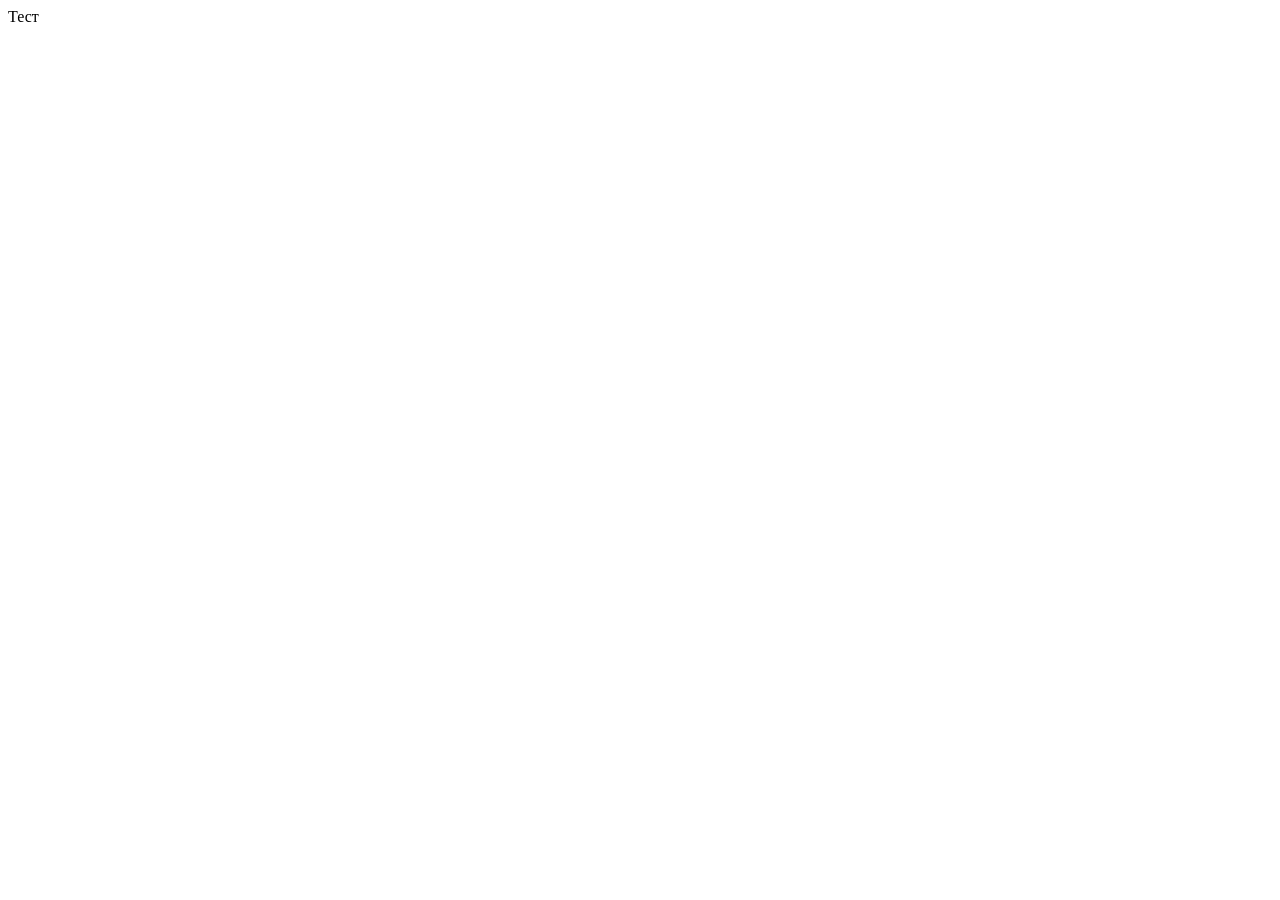
==== index.html @ e0f470d9 "Logo" ====
<!DOCTYPE html>
<html lang="ru">
<head>
    <meta charset="UTF-8">
    <meta name="viewport" content="width=device-width, initial-scale=1.0, maximum-scale=1.0, user-scalable=no">
    
    <!-- Стандартные мета-теги для PWA -->
    <meta name="apple-mobile-web-app-capable" content="yes">
    <meta name="apple-mobile-web-app-status-bar-style" content="black-translucent">
    <meta name="apple-mobile-web-app-title" content="Tails & Trails">
    <meta name="mobile-web-app-capable" content="yes">
    <meta name="theme-color" content="#4CAF50">
    
    <!-- Подключение манифеста (ОБЯЗАТЕЛЬНО!) -->
    <link rel="manifest" href="manifest.json">
    
    <!-- Иконки для разных устройств -->
    <link rel="icon" href="images/icons/images.png" sizes="550x550">
    <link rel="apple-touch-icon" href="images/icons/paws3.png">
    
    <title>Tails & Trails</title>
</head>
<body>
    <!-- Твой контент -->
    Тест
    <!-- Регистрация Service Worker (ОБЯЗАТЕЛЬНО!) -->
    <script>
        if ('serviceWorker' in navigator) {
    window.addEventListener('load', () => {
        navigator.serviceWorker.register('/Tails-Trails/sw.js', {
            scope: '/Tails-Trails/'  // ← Указываем scope для папки проекта
        })
        .then(registration => {
            console.log('Service Worker зарегистрирован для scope:', registration.scope);
        })
        .catch(err => {
            console.log('Ошибка регистрации Service Worker:', err);
        });
    });
}
    </script>
</body>
</html>
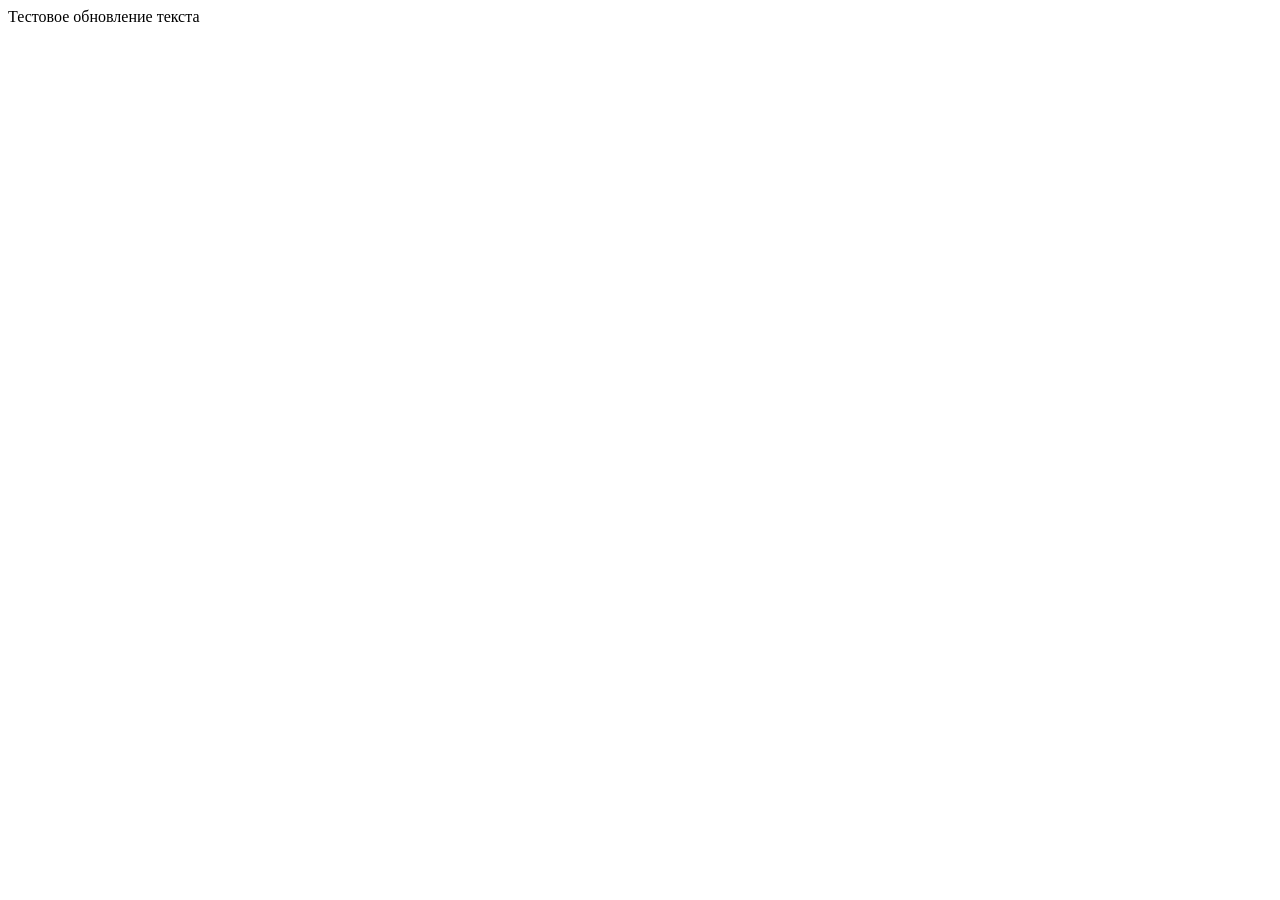
==== commit ef16a27d: "Test" ====
--- a/index.html
+++ b/index.html
@@ -15,29 +15,13 @@
     <link rel="manifest" href="manifest.json">
     
     <!-- Иконки для разных устройств -->
-    <link rel="icon" href="images/icons/images.png" sizes="550x550">
+    <link rel="icon" href="images/icons/paw3.png" sizes="550x550">
     <link rel="apple-touch-icon" href="images/icons/paws3.png">
     
     <title>Tails & Trails</title>
 </head>
 <body>
     <!-- Твой контент -->
-    Тест
-    <!-- Регистрация Service Worker (ОБЯЗАТЕЛЬНО!) -->
-    <script>
-        if ('serviceWorker' in navigator) {
-    window.addEventListener('load', () => {
-        navigator.serviceWorker.register('/Tails-Trails/sw.js', {
-            scope: '/Tails-Trails/'  // ← Указываем scope для папки проекта
-        })
-        .then(registration => {
-            console.log('Service Worker зарегистрирован для scope:', registration.scope);
-        })
-        .catch(err => {
-            console.log('Ошибка регистрации Service Worker:', err);
-        });
-    });
-}
-    </script>
+    Тестовое обновление текста
 </body>
 </html>
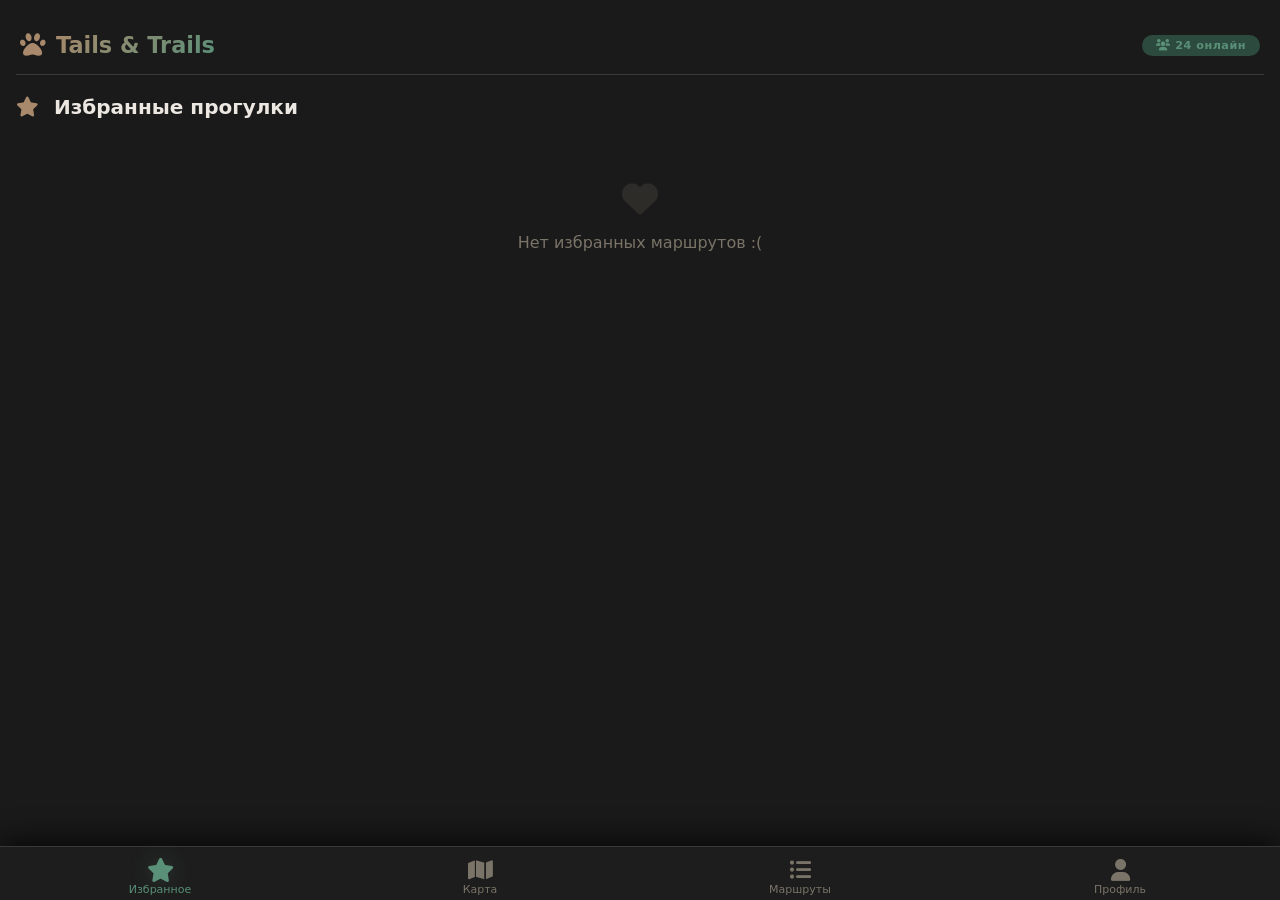
==== commit 91e2655e: "using old MVP for test" ====
--- a/index.html
+++ b/index.html
@@ -16,12 +16,101 @@
     
     <!-- Иконки для разных устройств -->
     <link rel="icon" href="images/icons/paw3.png" sizes="550x550">
+
+    <!-- Линки -->
+    <link rel="stylesheet" href="https://cdnjs.cloudflare.com/ajax/libs/font-awesome/6.0.0-beta3/css/all.min.css">
     <link rel="apple-touch-icon" href="images/icons/paws3.png">
-    
+
+    <link rel="stylesheet" href="MVP/styles.css">
     <title>Tails & Trails</title>
 </head>
 <body>
-    <!-- Твой контент -->
-    Тестовое обновление текста
+
+    <main class="page">
+        <header class="app-header">
+            <div class="logo">
+                <i class="fas fa-paw"></i>
+                <span>Tails & Trails</span>
+            </div>
+            <span class="header-badge"><i class="fas fa-users"></i> 24 онлайн</span>
+        </header>
+
+        <div class="section-header">
+            <h2 class="section-title">
+                <i class="fas fa-star icon-accent"></i>
+                Избранные прогулки
+            </h2>
+        </div>
+
+        <div id="favorites-list" class="favorites-list"></div>
+
+        <div id="fav-empty" class="empty-state">
+            <i class="fas fa-heart empty-icon"></i>
+            <p>Нет избранных маршрутов :(</p>
+        </div>
+    </main>
+
+    <!-- Попап -->
+    <div class="popup-overlay" id="routePopup">
+        <div class="popup-content">
+            <div class="popup-header">
+                <div>
+                    <h3 class="popup-title" id="popup-title">Название маршрута</h3>
+                    <p class="popup-subtitle" id="popup-subtitle">📍 4.2 км · Активен</p>
+                </div>
+                <button class="popup-close" id="popupClose" aria-label="Закрыть">
+                    <i class="fas fa-times"></i>
+                </button>
+            </div>
+
+            <div class="popup-details">
+                <span><i class="fas fa-route"></i> <span id="popup-distance">4.2</span> км</span>
+                <span><i class="fas fa-users"></i> <span id="popup-walkers">0</span> человек гуляют</span>
+                <span><i class="fas fa-star icon-fav"></i> <span id="popup-fav-status">⭐ В избранном</span></span>
+            </div>
+
+            <div class="popup-walkers-section">
+                <div class="popup-walkers-header">
+                    <span><i class="fas fa-users"></i> Кто гуляет сейчас:</span>
+                    <button class="btn btn--success btn--sm" id="popup-toggle-fav">
+                        <i class="fas fa-star"></i> В избранное
+                    </button>
+                </div>
+                <div id="popup-walkers-list"></div>
+                <div id="popup-no-walkers" class="empty-state empty-state--small">
+                    <i class="fas fa-dog empty-icon empty-icon--small"></i>
+                    <p>Пока никто не гуляет. Будь первым!</p>
+                </div>
+            </div>
+
+            <button class="btn btn--primary btn--full" id="popup-join-btn">
+                <i class="fas fa-walking"></i> Присоединиться к прогулке
+            </button>
+        </div>
+    </div>
+
+    <!-- Нижняя навигация -->
+    <nav class="bottom-nav">
+        <a href="index.html" class="nav-item active"><i class="fas fa-star"></i><span>Избранное</span></a>
+        <a href="map.html" class="nav-item"><i class="fas fa-map"></i><span>Карта</span></a>
+        <a href="routes.html" class="nav-item"><i class="fas fa-list-ul"></i><span>Маршруты</span></a>
+        <a href="profile.html" class="nav-item"><i class="fas fa-user"></i><span>Профиль</span></a>
+    </nav>
+
+    <script src="https://api-maps.yandex.ru/2.1/?lang=ru_RU&apikey=ваш-ключ-яндекс-карт"></script>
+    <script src="app.js"></script>
+    <script>
+        (function() {
+            function init() {
+                if (!window.TrailsTails) return false;
+                window.TrailsTails.renderFavorites();
+                window.TrailsTails.updateStats();
+                return true;
+            }
+            if (!init()) {
+                const check = setInterval(() => { if (init()) clearInterval(check); }, 100);
+            }
+        })();
+    </script>
 </body>
 </html>
--- a/MVP/styles.css
+++ b/MVP/styles.css
@@ -0,0 +1,1031 @@
+/* ============================================
+   TRAILS & TAILS — Core Styles
+   v3.0 — Pure CSS, No Frameworks
+   ============================================ */
+
+/* ---------- CSS Variables ---------- */
+:root {
+    --bg-primary: #1a1a1a;
+    --bg-secondary: #232323;
+    --bg-card: #2a2a2a;
+    --bg-card-hover: #333333;
+    --text-primary: #ece8e1;
+    --text-secondary: #b8b0a4;
+    --text-muted: #7a7468;
+    
+    --brown: #8d6e4e;
+    --brown-light: #a8896b;
+    --brown-dark: #6d543b;
+    --green-dark: #2d4a3e;
+    --green-mid: #3d6b59;
+    --green-light: #5a8f78;
+    --green-bright: #7dbb96;
+    
+    --border-color: #3a3a3a;
+    --shadow: 0 4px 20px rgba(0,0,0,0.6);
+    --shadow-popup: 0 8px 40px rgba(0,0,0,0.9);
+    --radius-sm: 16px;
+    --radius-md: 20px;
+    --radius-lg: 24px;
+    --radius-xl: 28px;
+    --radius-pill: 40px;
+}
+
+/* ---------- Reset & Base ---------- */
+*,
+*::before,
+*::after {
+    margin: 0;
+    padding: 0;
+    box-sizing: border-box;
+}
+
+body {
+    background: var(--bg-primary);
+    color: var(--text-primary);
+    font-family: 'Segoe UI', 'Roboto', system-ui, sans-serif;
+    padding-bottom: 80px;
+    min-height: 100vh;
+}
+
+img {
+    max-width: 100%;
+    height: auto;
+}
+
+/* Scrollbar */
+::-webkit-scrollbar { width: 6px; }
+::-webkit-scrollbar-track { background: var(--bg-secondary); }
+::-webkit-scrollbar-thumb { background: var(--green-dark); border-radius: 10px; }
+::-webkit-scrollbar-thumb:hover { background: var(--green-mid); }
+
+/* ---------- Layout: Page ---------- */
+.page {
+    padding: 20px 16px 30px;
+    animation: fadeSlide 0.25s ease;
+}
+
+@keyframes fadeSlide {
+    from { opacity: 0.3; transform: translateY(10px); }
+    to   { opacity: 1;   transform: translateY(0); }
+}
+
+/* ---------- Header ---------- */
+.app-header {
+    display: flex;
+    align-items: center;
+    justify-content: space-between;
+    padding: 12px 4px 16px;
+    border-bottom: 1px solid var(--border-color);
+    margin-bottom: 20px;
+}
+
+.logo {
+    display: flex;
+    align-items: center;
+    gap: 10px;
+    font-size: 1.4rem;
+    font-weight: 700;
+}
+
+.logo i { color: var(--brown-light); font-size: 1.6rem; }
+
+.logo span {
+    background: linear-gradient(135deg, var(--brown-light), var(--green-light));
+    -webkit-background-clip: text;
+    -webkit-text-fill-color: transparent;
+    background-clip: text;
+}
+
+.header-badge {
+    background: var(--green-dark);
+    color: var(--green-light);
+    padding: 4px 14px;
+    border-radius: var(--radius-pill);
+    font-size: 0.7rem;
+    font-weight: 600;
+    letter-spacing: 0.5px;
+}
+
+/* ---------- Section Header ---------- */
+.section-header {
+    display: flex;
+    justify-content: space-between;
+    align-items: center;
+    margin-bottom: 12px;
+}
+
+.section-title {
+    font-weight: 600;
+    font-size: 1.25rem;
+    margin: 0;
+}
+
+.icon-accent { color: var(--brown-light); margin-right: 8px; }
+
+.section-subtitle {
+    color: var(--text-secondary);
+    font-weight: 400;
+    font-size: 0.9rem;
+    margin-bottom: 16px;
+}
+
+.section-subtitle i {
+    color: var(--text-muted);
+    margin-right: 6px;
+}
+
+/* ---------- Tag (замена Bulma .tag) ---------- */
+.tag {
+    display: inline-flex;
+    align-items: center;
+    padding: 4px 12px;
+    border-radius: var(--radius-pill);
+    font-size: 0.8rem;
+    font-weight: 500;
+    background: var(--bg-card);
+    color: var(--text-primary);
+}
+
+.tag--light {
+    background: var(--bg-secondary);
+    color: var(--text-secondary);
+}
+
+/* ---------- Route Cards ---------- */
+.route-card {
+    background: var(--bg-card);
+    border-radius: var(--radius-md);
+    padding: 16px 18px;
+    margin-bottom: 14px;
+    border: 2px solid var(--border-color);
+    box-shadow: var(--shadow);
+    cursor: pointer;
+    position: relative;
+    transition: background 0.25s, transform 0.25s, border-color 0.25s, box-shadow 0.25s;
+}
+
+.route-card:hover {
+    background: var(--bg-card-hover);
+    transform: translateY(-2px);
+}
+
+.route-card.walking {
+    border-color: var(--green-bright);
+    box-shadow: 0 0 30px rgba(125, 187, 150, 0.15);
+}
+
+.route-card.walking:hover {
+    border-color: var(--green-light);
+    box-shadow: 0 0 40px rgba(125, 187, 150, 0.25);
+}
+
+.route-card .route-title {
+    font-weight: 600;
+    font-size: 1.1rem;
+    pointer-events: none;
+}
+
+.route-card .route-meta {
+    display: flex;
+    gap: 16px;
+    font-size: 0.85rem;
+    color: var(--text-secondary);
+    margin-top: 6px;
+    flex-wrap: wrap;
+    align-items: center;
+    pointer-events: none;
+}
+
+.route-card .route-meta i { color: var(--brown-light); width: 18px; }
+
+/* Route Status Badges */
+.route-status {
+    display: inline-block;
+    padding: 3px 14px;
+    border-radius: 100px;
+    font-size: 0.65rem;
+    font-weight: 700;
+    text-transform: uppercase;
+    letter-spacing: 0.4px;
+    background: var(--green-dark);
+    color: var(--green-light);
+}
+
+.route-status.inactive { background: #3d2a2a; color: #c97a7a; }
+
+.route-status.live {
+    background: #4a3d2a;
+    color: #e8c87a;
+    animation: pulse-live 1.8s infinite;
+}
+
+@keyframes pulse-live {
+    0%, 100% { opacity: 1; }
+    50%      { opacity: 0.5; }
+}
+
+/* Walking Badge */
+.walking-badge {
+    display: none;
+    background: var(--green-dark);
+    color: var(--green-bright);
+    padding: 2px 12px;
+    border-radius: var(--radius-pill);
+    font-size: 0.7rem;
+    font-weight: 600;
+    margin-left: 8px;
+    pointer-events: none;
+}
+
+.route-card.walking .walking-badge {
+    display: inline-block;
+    animation: pulse-badge 2s infinite;
+}
+
+@keyframes pulse-badge {
+    0%, 100% { opacity: 1; }
+    50%      { opacity: 0.6; }
+}
+
+/* Card Action Buttons */
+.card-actions {
+    position: absolute;
+    bottom: 16px;
+    right: 16px;
+    display: flex;
+    gap: 8px;
+    pointer-events: none;
+}
+
+.card-actions button {
+    pointer-events: auto;
+    background: var(--bg-secondary);
+    border: 1px solid var(--border-color);
+    color: var(--text-muted);
+    width: 36px;
+    height: 36px;
+    border-radius: 50%;
+    cursor: pointer;
+    transition: transform 0.2s, background 0.2s, color 0.2s, border-color 0.2s;
+    display: flex;
+    align-items: center;
+    justify-content: center;
+    font-size: 1rem;
+}
+
+.card-actions button:hover { transform: scale(1.1); }
+
+.card-actions .fav-btn.active {
+    color: #e8c87a;
+    border-color: #e8c87a;
+}
+
+.card-actions .fav-btn.active:hover { background: #4a3d2a; }
+
+.card-actions .fav-btn:hover {
+    background: var(--green-dark);
+    color: var(--green-light);
+    border-color: var(--green-mid);
+}
+
+.card-actions .info-btn { display: none; }
+.card-actions .info-btn:hover {
+    background: var(--brown-dark);
+    color: var(--brown-light);
+    border-color: var(--brown);
+}
+
+.favorites-list .card-actions .info-btn { display: flex; }
+.all-routes-list .card-actions .info-btn { display: none; }
+
+/* ---------- Empty State ---------- */
+.empty-state {
+    text-align: center;
+    padding: 50px 0;
+    color: var(--text-muted);
+}
+
+.empty-state--small { padding: 20px; }
+
+.empty-icon {
+    font-size: 36px;
+    opacity: 0.2;
+    display: block;
+    margin-bottom: 16px;
+}
+
+.empty-icon--small { font-size: 28px; margin-bottom: 8px; }
+
+/* ---------- Search Box ---------- */
+.search-box {
+    margin: 12px 0 16px;
+}
+
+.search-row {
+    display: flex;
+    width: 100%;
+}
+
+.search-input {
+    flex: 1;
+    background: var(--bg-card);
+    border: 1px solid var(--border-color);
+    color: var(--text-primary);
+    padding: 10px 16px;
+    border-radius: var(--radius-pill) 0 0 var(--radius-pill);
+    font-size: 0.95rem;
+    outline: none;
+    transition: border-color 0.2s, box-shadow 0.2s;
+}
+
+.search-input::placeholder { color: var(--text-muted); }
+
+.search-input:focus {
+    border-color: var(--green-dark);
+    box-shadow: 0 0 0 2px rgba(61, 107, 89, 0.3);
+}
+
+.search-btn {
+    background: var(--green-dark);
+    border: 1px solid var(--green-dark);
+    color: var(--green-light);
+    padding: 10px 18px;
+    border-radius: 0 var(--radius-pill) var(--radius-pill) 0;
+    cursor: pointer;
+    transition: background 0.2s, border-color 0.2s, color 0.2s;
+    display: flex;
+    align-items: center;
+    justify-content: center;
+}
+
+.search-btn:hover {
+    background: var(--green-mid);
+    border-color: var(--green-mid);
+    color: white;
+}
+
+/* ---------- Map ---------- */
+#map {
+    width: 100%;
+    height: 440px;
+    border-radius: var(--radius-lg);
+    border: 1px solid var(--border-color);
+    box-shadow: var(--shadow);
+    background: #1a1a1a;
+}
+
+.map-legend {
+    display: flex;
+    gap: 16px;
+    margin-top: 14px;
+    flex-wrap: wrap;
+    font-size: 0.8rem;
+    color: var(--text-muted);
+    align-items: center;
+}
+
+.legend-dot {
+    margin-right: 4px;
+    font-size: 0.6rem;
+}
+
+.legend-dot--active { color: var(--green-light); }
+.legend-dot--favorite { color: var(--brown-light); }
+.legend-stat { color: var(--green-dark); }
+
+/* ---------- Bottom Navigation ---------- */
+.bottom-nav {
+    position: fixed;
+    bottom: 0;
+    left: 0;
+    right: 0;
+    background: rgba(30, 30, 30, 0.96);
+    backdrop-filter: blur(8px);
+    border-top: 1px solid var(--border-color);
+    display: flex;
+    justify-content: space-around;
+    align-items: center;
+    padding: 8px 0 env(safe-area-inset-bottom);
+    z-index: 1000;
+    box-shadow: 0 -4px 30px rgba(0,0,0,0.8);
+}
+
+.nav-item {
+    display: flex;
+    flex-direction: column;
+    align-items: center;
+    font-size: 11px;
+    color: var(--text-muted);
+    cursor: pointer;
+    padding: 4px 10px;
+    border: none;
+    background: transparent;
+    gap: 2px;
+    flex: 1;
+    max-width: 80px;
+    transition: color 0.2s;
+    border-radius: var(--radius-sm);
+    text-decoration: none;
+}
+
+.nav-item i {
+    font-size: 22px;
+    transition: transform 0.2s, text-shadow 0.2s;
+}
+
+.nav-item.active { color: var(--green-light); }
+
+.nav-item.active i {
+    transform: scale(1.1);
+    text-shadow: 0 0 20px rgba(90, 143, 120, 0.3);
+}
+
+.nav-item:active { transform: scale(0.92); }
+
+/* ---------- Profile ---------- */
+.profile-info {
+    display: flex;
+    align-items: center;
+    gap: 20px;
+    flex-wrap: wrap;
+    margin-bottom: 28px;
+}
+
+.profile-avatar-wrapper {
+    position: relative;
+    display: inline-block;
+}
+
+.profile-avatar {
+    width: 80px;
+    height: 80px;
+    border-radius: 50%;
+    background: linear-gradient(135deg, var(--brown-dark), var(--green-dark));
+    display: flex;
+    align-items: center;
+    justify-content: center;
+    font-size: 36px;
+    color: var(--text-primary);
+    border: 2px solid var(--brown-light);
+    box-shadow: 0 0 30px rgba(141, 110, 78, 0.15);
+    overflow: hidden;
+}
+
+.avatar-img {
+    width: 100%;
+    height: 100%;
+    border-radius: 50%;
+    object-fit: cover;
+}
+
+.avatar-edit-btn {
+    position: absolute;
+    bottom: 0;
+    right: 0;
+    background: var(--green-dark);
+    border: 2px solid var(--bg-primary);
+    color: var(--green-light);
+    border-radius: 50%;
+    width: 30px;
+    height: 30px;
+    display: flex;
+    align-items: center;
+    justify-content: center;
+    cursor: pointer;
+    transition: background 0.2s, color 0.2s, transform 0.2s;
+}
+
+.avatar-edit-btn:hover {
+    background: var(--green-mid);
+    color: white;
+    transform: scale(1.1);
+}
+
+.hidden-input { display: none; }
+
+.profile-details { flex: 1; }
+
+.profile-name-row,
+.profile-location-row {
+    display: flex;
+    align-items: center;
+    gap: 8px;
+}
+
+.profile-location-row { margin-top: 4px; }
+
+.profile-stats-row {
+    display: flex;
+    gap: 12px;
+    margin-top: 8px;
+    flex-wrap: wrap;
+}
+
+.profile-stat {
+    color: var(--text-muted);
+    font-size: 0.85rem;
+}
+
+.profile-stat i { color: var(--brown-light); }
+
+.location-pin { color: var(--brown-light); }
+
+.edit-icon {
+    cursor: pointer;
+    color: var(--text-muted);
+    margin-left: 8px;
+    transition: color 0.2s, transform 0.2s;
+}
+
+.edit-icon:hover {
+    color: var(--brown-light);
+    transform: scale(1.1);
+}
+
+/* ---------- Pets Section ---------- */
+.pets-section { margin-top: 16px; }
+
+.pets-title {
+    color: var(--text-primary);
+    display: flex;
+    align-items: center;
+    gap: 8px;
+    font-size: 1rem;
+    font-weight: 600;
+    margin: 0;
+}
+
+.pets-list { margin: 10px 0 18px; }
+
+.pet-item {
+    display: flex;
+    align-items: center;
+    justify-content: space-between;
+    background: var(--bg-card);
+    padding: 10px 16px;
+    border-radius: var(--radius-pill);
+    margin: 4px 0;
+    border: 1px solid var(--border-color);
+}
+
+.pet-info {
+    display: flex;
+    flex-direction: column;
+    gap: 2px;
+}
+
+.pet-name {
+    font-weight: 600;
+    color: var(--text-primary);
+}
+
+.pet-breed {
+    font-size: 0.8rem;
+    color: var(--text-muted);
+}
+
+.pet-actions {
+    display: flex;
+    gap: 8px;
+}
+
+.pet-action-btn {
+    background: transparent;
+    border: none;
+    color: var(--text-muted);
+    cursor: pointer;
+    transition: color 0.2s, transform 0.2s;
+    font-size: 1rem;
+    padding: 4px;
+}
+
+.pet-action-btn:hover {
+    color: var(--brown-light);
+    transform: scale(1.1);
+}
+
+.pet-action-btn.delete-pet-btn:hover { color: #c97a7a; }
+
+/* ---------- Stats Section ---------- */
+.stats-section {
+    margin-top: 32px;
+    border-top: 1px solid var(--border-color);
+    padding-top: 20px;
+}
+
+.stats-title {
+    color: var(--text-secondary);
+    font-size: 1rem;
+    font-weight: 600;
+    margin-bottom: 8px;
+}
+
+.stats-grid {
+    display: flex;
+    gap: 30px;
+    flex-wrap: wrap;
+    margin-top: 8px;
+}
+
+.stat-item {
+    display: flex;
+    flex-direction: column;
+    gap: 2px;
+}
+
+.stat-value {
+    font-weight: 700;
+    font-size: 1.3rem;
+}
+
+.stat-value--green { color: var(--green-light); }
+.stat-value--brown { color: var(--brown-light); }
+.stat-value--default { color: var(--text-secondary); }
+
+.stat-label {
+    color: var(--text-muted);
+    font-size: 0.85rem;
+}
+
+/* ---------- Profile Actions ---------- */
+.profile-actions {
+    margin-top: 28px;
+    display: flex;
+    gap: 12px;
+    flex-wrap: wrap;
+}
+
+.app-version {
+    margin-top: 20px;
+    font-size: 0.65rem;
+    color: var(--text-muted);
+}
+
+/* ---------- Buttons ---------- */
+.btn,
+.btn-brown,
+.btn-green,
+.btn-danger-dark,
+.btn-primary,
+.btn-success {
+    display: inline-flex;
+    align-items: center;
+    justify-content: center;
+    gap: 6px;
+    border-radius: var(--radius-pill);
+    padding: 10px 20px;
+    font-weight: 500;
+    font-size: 0.9rem;
+    cursor: pointer;
+    border: 1px solid;
+    transition: background 0.2s, color 0.2s, border-color 0.2s, transform 0.15s;
+    text-decoration: none;
+    font-family: inherit;
+}
+
+.btn:active,
+.btn-brown:active,
+.btn-green:active,
+.btn-danger-dark:active,
+.btn-primary:active,
+.btn-success:active {
+    transform: scale(0.97);
+}
+
+.btn-brown {
+    background: var(--brown-dark);
+    border-color: var(--brown);
+    color: var(--text-primary);
+}
+.btn-brown:hover { background: var(--brown); color: white; }
+
+.btn-green {
+    background: var(--green-dark);
+    border-color: var(--green-mid);
+    color: var(--green-light);
+}
+.btn-green:hover { background: var(--green-mid); color: white; }
+
+.btn-danger-dark {
+    background: transparent;
+    border-color: #5a3a3a;
+    color: #b87a7a;
+}
+.btn-danger-dark:hover { background: #3d2a2a; color: #dba0a0; }
+
+/* Button modifiers */
+.btn--full { width: 100%; }
+.btn--sm { padding: 6px 14px; font-size: 0.8rem; }
+.btn--primary {
+    background: var(--green-dark);
+    border-color: var(--green-mid);
+    color: var(--green-light);
+}
+.btn--primary:hover { background: var(--green-mid); color: white; }
+.btn--success {
+    background: var(--green-dark);
+    border-color: var(--green-bright);
+    color: var(--green-bright);
+}
+.btn--success:hover { background: var(--green-mid); color: white; }
+.btn--light {
+    background: var(--bg-card);
+    border-color: var(--border-color);
+    color: var(--text-primary);
+}
+.btn--light:hover { background: var(--bg-card-hover); }
+
+/* ---------- Form Elements ---------- */
+.input-field {
+    width: 100%;
+    padding: 10px 16px;
+    background: var(--bg-card);
+    border: 1px solid var(--border-color);
+    color: var(--text-primary);
+    border-radius: var(--radius-pill);
+    font-size: 0.95rem;
+    outline: none;
+    transition: border-color 0.2s, box-shadow 0.2s;
+    font-family: inherit;
+}
+
+.input-field::placeholder { color: var(--text-muted); }
+
+.input-field:focus {
+    border-color: var(--green-dark);
+    box-shadow: 0 0 0 2px rgba(61, 107, 89, 0.3);
+}
+
+.textarea-field {
+    width: 100%;
+    padding: 10px 16px;
+    background: var(--bg-card);
+    border: 1px solid var(--border-color);
+    color: var(--text-primary);
+    border-radius: var(--radius-md);
+    font-size: 0.95rem;
+    outline: none;
+    resize: vertical;
+    min-height: 80px;
+    transition: border-color 0.2s, box-shadow 0.2s;
+    font-family: inherit;
+}
+
+.textarea-field:focus {
+    border-color: var(--green-dark);
+    box-shadow: 0 0 0 2px rgba(61, 107, 89, 0.3);
+}
+
+.form-label {
+    display: block;
+    color: var(--text-secondary);
+    font-size: 0.9rem;
+    font-weight: 500;
+    margin-bottom: 6px;
+}
+
+.form-group {
+    margin-bottom: 16px;
+}
+
+/* ---------- Modal ---------- */
+.modal-overlay {
+    display: none;
+    position: fixed;
+    inset: 0;
+    background: rgba(0,0,0,0.75);
+    backdrop-filter: blur(4px);
+    z-index: 2000;
+    justify-content: center;
+    align-items: center;
+    padding: 20px;
+    animation: fadeIn 0.2s ease;
+}
+
+.modal-overlay.is-active { display: flex; }
+
+.modal-card {
+    background: var(--bg-secondary);
+    border: 1px solid var(--border-color);
+    border-radius: var(--radius-xl);
+    max-width: 480px;
+    width: 100%;
+    max-height: 90vh;
+    overflow-y: auto;
+    box-shadow: var(--shadow-popup);
+    animation: slideUp 0.25s ease;
+}
+
+.modal-header {
+    display: flex;
+    align-items: center;
+    justify-content: space-between;
+    padding: 16px 20px;
+    background: var(--bg-card);
+    border-bottom: 1px solid var(--border-color);
+    border-radius: var(--radius-xl) var(--radius-xl) 0 0;
+}
+
+.modal-title {
+    font-size: 1.1rem;
+    font-weight: 600;
+}
+
+.modal-close-btn {
+    background: none;
+    border: none;
+    color: var(--text-muted);
+    font-size: 1.2rem;
+    cursor: pointer;
+    padding: 4px;
+    transition: color 0.15s;
+}
+
+.modal-close-btn:hover { color: var(--text-primary); }
+
+.modal-body {
+    padding: 20px;
+}
+
+.modal-footer {
+    display: flex;
+    justify-content: flex-end;
+    gap: 8px;
+    padding: 12px 20px;
+    background: var(--bg-card);
+    border-top: 1px solid var(--border-color);
+    border-radius: 0 0 var(--radius-xl) var(--radius-xl);
+}
+
+/* ---------- Popup ---------- */
+.popup-overlay {
+    display: none;
+    position: fixed;
+    inset: 0;
+    background: rgba(0,0,0,0.75);
+    backdrop-filter: blur(4px);
+    z-index: 2000;
+    justify-content: center;
+    align-items: center;
+    padding: 20px;
+    animation: fadeIn 0.2s ease;
+}
+
+.popup-overlay.active { display: flex; }
+
+@keyframes fadeIn {
+    from { opacity: 0; }
+    to   { opacity: 1; }
+}
+
+.popup-content {
+    background: var(--bg-secondary);
+    border: 1px solid var(--border-color);
+    border-radius: var(--radius-xl);
+    max-width: 520px;
+    width: 100%;
+    max-height: 90vh;
+    overflow-y: auto;
+    padding: 28px 24px 24px;
+    box-shadow: var(--shadow-popup);
+    animation: slideUp 0.25s ease;
+}
+
+@keyframes slideUp {
+    from { transform: translateY(30px); opacity: 0; }
+    to   { transform: translateY(0); opacity: 1; }
+}
+
+.popup-header {
+    display: flex;
+    justify-content: space-between;
+    align-items: flex-start;
+    margin-bottom: 16px;
+}
+
+.popup-title {
+    font-size: 1.4rem;
+    font-weight: 700;
+    margin: 0;
+}
+
+.popup-subtitle {
+    font-size: 0.85rem;
+    color: var(--text-muted);
+    margin-top: 4px;
+}
+
+.popup-close {
+    background: none;
+    border: none;
+    color: var(--text-muted);
+    font-size: 1.6rem;
+    cursor: pointer;
+    padding: 0 6px;
+    transition: color 0.15s, transform 0.15s;
+}
+
+.popup-close:hover {
+    color: var(--text-primary);
+    transform: rotate(90deg);
+}
+
+.popup-details {
+    display: flex;
+    gap: 20px;
+    font-size: 0.9rem;
+    color: var(--text-secondary);
+    padding: 12px 0;
+    border-bottom: 1px solid var(--border-color);
+    flex-wrap: wrap;
+}
+
+.popup-details i { color: var(--brown-light); width: 20px; }
+
+.icon-fav { color: var(--brown-light) !important; }
+
+.popup-walkers-section { margin: 16px 0 12px; }
+
+.popup-walkers-header {
+    display: flex;
+    justify-content: space-between;
+    align-items: center;
+    flex-wrap: wrap;
+    gap: 8px;
+    font-weight: 600;
+    font-size: 0.95rem;
+    color: var(--text-secondary);
+}
+
+.popup-walker {
+    display: flex;
+    align-items: center;
+    gap: 12px;
+    padding: 10px 14px;
+    background: var(--bg-card);
+    border-radius: var(--radius-sm);
+    margin-top: 10px;
+    margin-bottom: 8px;
+    border: 1px solid var(--border-color);
+}
+
+.walker-avatar {
+    width: 40px;
+    height: 40px;
+    border-radius: 50%;
+    background: var(--green-dark);
+    display: flex;
+    align-items: center;
+    justify-content: center;
+    color: var(--green-light);
+    font-weight: 700;
+    font-size: 1.1rem;
+    flex-shrink: 0;
+}
+
+.walker-info { flex: 1; }
+
+.walker-name { font-weight: 600; font-size: 0.95rem; }
+
+.walker-pets {
+    font-size: 0.8rem;
+    color: var(--text-muted);
+}
+
+.walker-pets i { color: var(--brown-light); }
+
+/* ---------- Utility Helpers ---------- */
+.text-muted { color: var(--text-muted); }
+.text-center { text-align: center; }
+.text-green { color: var(--green-bright); }
+.mb-0 { margin-bottom: 0; }
+.mt-4 { margin-top: 4px; }
+.flex-center {
+    display: flex;
+    align-items: center;
+    gap: 8px;
+}
+
+/* ---------- Responsive ---------- */
+@media (max-width: 480px) {
+    .page { padding: 16px 12px; }
+    .route-card { padding: 14px; }
+    #map { height: 340px; }
+    .logo { font-size: 1.1rem; }
+    .popup-content,
+    .modal-card { margin: 10px; }
+    .popup-content { padding: 20px 16px; }
+    .modal-header,
+    .modal-body,
+    .modal-footer { padding-left: 14px; padding-right: 14px; }
+    
+    .card-actions button {
+        width: 32px;
+        height: 32px;
+        font-size: 0.85rem;
+    }
+    
+    .nav-item { max-width: 60px; font-size: 10px; }
+    .nav-item i { font-size: 18px; }
+}
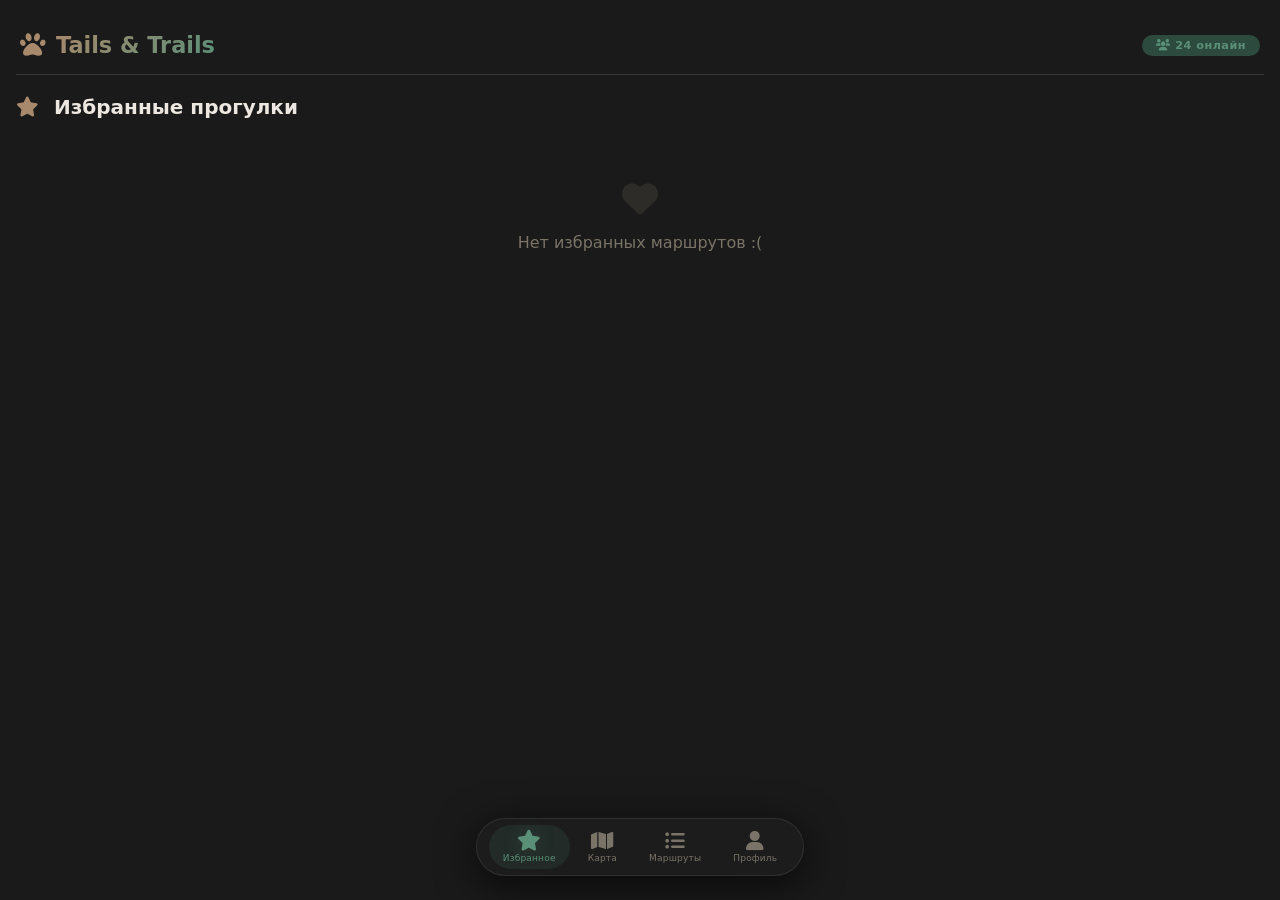
==== commit abc240ee: "Ios26 des" ====
--- a/index.html
+++ b/index.html
@@ -1,116 +1,690 @@
 <!DOCTYPE html>
 <html lang="ru">
 <head>
-    <meta charset="UTF-8">
-    <meta name="viewport" content="width=device-width, initial-scale=1.0, maximum-scale=1.0, user-scalable=no">
-    
-    <!-- Стандартные мета-теги для PWA -->
-    <meta name="apple-mobile-web-app-capable" content="yes">
-    <meta name="apple-mobile-web-app-status-bar-style" content="black-translucent">
-    <meta name="apple-mobile-web-app-title" content="Tails & Trails">
-    <meta name="mobile-web-app-capable" content="yes">
-    <meta name="theme-color" content="#4CAF50">
-    
-    <!-- Подключение манифеста (ОБЯЗАТЕЛЬНО!) -->
-    <link rel="manifest" href="manifest.json">
-    
-    <!-- Иконки для разных устройств -->
-    <link rel="icon" href="images/icons/paw3.png" sizes="550x550">
-
-    <!-- Линки -->
-    <link rel="stylesheet" href="https://cdnjs.cloudflare.com/ajax/libs/font-awesome/6.0.0-beta3/css/all.min.css">
-    <link rel="apple-touch-icon" href="images/icons/paws3.png">
-
-    <link rel="stylesheet" href="MVP/styles.css">
+    <meta charset="UTF-8" />
+    <meta name="viewport" content="width=device-width, initial-scale=1.0, maximum-scale=1.0, user-scalable=no" />
+    <meta name="apple-mobile-web-app-capable" content="yes" />
+    <meta name="apple-mobile-web-app-status-bar-style" content="black-translucent" />
+    <meta name="apple-mobile-web-app-title" content="Tails & Trails" />
+    <meta name="mobile-web-app-capable" content="yes" />
+    <meta name="theme-color" content="#4CAF50" />
+    <link rel="manifest" href="manifest.json" />
+    <link rel="icon" href="images/icons/paw3.png" sizes="550x550" />
+    <link rel="stylesheet" href="https://cdnjs.cloudflare.com/ajax/libs/font-awesome/6.0.0-beta3/css/all.min.css" />
+    <link rel="apple-touch-icon" href="images/icons/paws3.png" />
     <title>Tails & Trails</title>
+    <style>
+        /* ============================================
+           TRAILS & TAILS — Core Styles
+           v3.0 — Pure CSS, No Frameworks
+           ============================================ */
+
+        /* ---------- CSS Variables ---------- */
+        :root {
+            --bg-primary: #1a1a1a;
+            --bg-secondary: #232323;
+            --bg-card: #2a2a2a;
+            --bg-card-hover: #333333;
+            --text-primary: #ece8e1;
+            --text-secondary: #b8b0a4;
+            --text-muted: #7a7468;
+
+            --brown: #8d6e4e;
+            --brown-light: #a8896b;
+            --brown-dark: #6d543b;
+            --green-dark: #2d4a3e;
+            --green-mid: #3d6b59;
+            --green-light: #5a8f78;
+            --green-bright: #7dbb96;
+
+            --border-color: #3a3a3a;
+            --shadow: 0 4px 20px rgba(0,0,0,0.6);
+            --shadow-popup: 0 8px 40px rgba(0,0,0,0.9);
+            --radius-sm: 16px;
+            --radius-md: 20px;
+            --radius-lg: 24px;
+            --radius-xl: 28px;
+            --radius-pill: 40px;
+        }
+
+        /* ---------- Reset & Base ---------- */
+        *,
+        *::before,
+        *::after {
+            margin: 0;
+            padding: 0;
+            box-sizing: border-box;
+        }
+
+        body {
+            background: var(--bg-primary);
+            color: var(--text-primary);
+            font-family: 'Segoe UI', 'Roboto', system-ui, sans-serif;
+            padding-bottom: 100px; /* увеличиваем отступ, чтобы контент не наезжал */
+            min-height: 100vh;
+        }
+
+        img {
+            max-width: 100%;
+            height: auto;
+        }
+
+        /* Scrollbar */
+        ::-webkit-scrollbar { width: 6px; }
+        ::-webkit-scrollbar-track { background: var(--bg-secondary); }
+        ::-webkit-scrollbar-thumb { background: var(--green-dark); border-radius: 10px; }
+        ::-webkit-scrollbar-thumb:hover { background: var(--green-mid); }
+
+        /* ---------- Layout: Page ---------- */
+        .page {
+            padding: 20px 16px 30px;
+            animation: fadeSlide 0.25s ease;
+        }
+
+        @keyframes fadeSlide {
+            from { opacity: 0.3; transform: translateY(10px); }
+            to   { opacity: 1;   transform: translateY(0); }
+        }
+
+        /* ---------- Header ---------- */
+        .app-header {
+            display: flex;
+            align-items: center;
+            justify-content: space-between;
+            padding: 12px 4px 16px;
+            border-bottom: 1px solid var(--border-color);
+            margin-bottom: 20px;
+        }
+
+        .logo {
+            display: flex;
+            align-items: center;
+            gap: 10px;
+            font-size: 1.4rem;
+            font-weight: 700;
+        }
+
+        .logo i { color: var(--brown-light); font-size: 1.6rem; }
+
+        .logo span {
+            background: linear-gradient(135deg, var(--brown-light), var(--green-light));
+            -webkit-background-clip: text;
+            -webkit-text-fill-color: transparent;
+            background-clip: text;
+        }
+
+        .header-badge {
+            background: var(--green-dark);
+            color: var(--green-light);
+            padding: 4px 14px;
+            border-radius: var(--radius-pill);
+            font-size: 0.7rem;
+            font-weight: 600;
+            letter-spacing: 0.5px;
+        }
+
+        /* ---------- Section Header ---------- */
+        .section-header {
+            display: flex;
+            justify-content: space-between;
+            align-items: center;
+            margin-bottom: 12px;
+        }
+
+        .section-title {
+            font-weight: 600;
+            font-size: 1.25rem;
+            margin: 0;
+        }
+
+        .icon-accent { color: var(--brown-light); margin-right: 8px; }
+
+        /* ---------- Route Cards ---------- */
+        .route-card {
+            background: var(--bg-card);
+            border-radius: var(--radius-md);
+            padding: 16px 18px;
+            margin-bottom: 14px;
+            border: 2px solid var(--border-color);
+            box-shadow: var(--shadow);
+            cursor: pointer;
+            position: relative;
+            transition: background 0.25s, transform 0.25s, border-color 0.25s, box-shadow 0.25s;
+        }
+
+        .route-card:hover {
+            background: var(--bg-card-hover);
+            transform: translateY(-2px);
+        }
+
+        .route-card.walking {
+            border-color: var(--green-bright);
+            box-shadow: 0 0 30px rgba(125, 187, 150, 0.15);
+        }
+
+        .route-card.walking:hover {
+            border-color: var(--green-light);
+            box-shadow: 0 0 40px rgba(125, 187, 150, 0.25);
+        }
+
+        .route-card .route-title {
+            font-weight: 600;
+            font-size: 1.1rem;
+            pointer-events: none;
+        }
+
+        .route-card .route-meta {
+            display: flex;
+            gap: 16px;
+            font-size: 0.85rem;
+            color: var(--text-secondary);
+            margin-top: 6px;
+            flex-wrap: wrap;
+            align-items: center;
+            pointer-events: none;
+        }
+
+        .route-card .route-meta i { color: var(--brown-light); width: 18px; }
+
+        .route-status {
+            display: inline-block;
+            padding: 3px 14px;
+            border-radius: 100px;
+            font-size: 0.65rem;
+            font-weight: 700;
+            text-transform: uppercase;
+            letter-spacing: 0.4px;
+            background: var(--green-dark);
+            color: var(--green-light);
+        }
+
+        .route-status.inactive { background: #3d2a2a; color: #c97a7a; }
+
+        .route-status.live {
+            background: #4a3d2a;
+            color: #e8c87a;
+            animation: pulse-live 1.8s infinite;
+        }
+
+        @keyframes pulse-live {
+            0%, 100% { opacity: 1; }
+            50%      { opacity: 0.5; }
+        }
+
+        .walking-badge {
+            display: none;
+            background: var(--green-dark);
+            color: var(--green-bright);
+            padding: 2px 12px;
+            border-radius: var(--radius-pill);
+            font-size: 0.7rem;
+            font-weight: 600;
+            margin-left: 8px;
+            pointer-events: none;
+        }
+
+        .route-card.walking .walking-badge {
+            display: inline-block;
+            animation: pulse-badge 2s infinite;
+        }
+
+        @keyframes pulse-badge {
+            0%, 100% { opacity: 1; }
+            50%      { opacity: 0.6; }
+        }
+
+        .card-actions {
+            position: absolute;
+            bottom: 16px;
+            right: 16px;
+            display: flex;
+            gap: 8px;
+            pointer-events: none;
+        }
+
+        .card-actions button {
+            pointer-events: auto;
+            background: var(--bg-secondary);
+            border: 1px solid var(--border-color);
+            color: var(--text-muted);
+            width: 36px;
+            height: 36px;
+            border-radius: 50%;
+            cursor: pointer;
+            transition: transform 0.2s, background 0.2s, color 0.2s, border-color 0.2s;
+            display: flex;
+            align-items: center;
+            justify-content: center;
+            font-size: 1rem;
+        }
+
+        .card-actions button:hover { transform: scale(1.1); }
+
+        .card-actions .fav-btn.active {
+            color: #e8c87a;
+            border-color: #e8c87a;
+        }
+
+        .card-actions .fav-btn.active:hover { background: #4a3d2a; }
+
+        .card-actions .fav-btn:hover {
+            background: var(--green-dark);
+            color: var(--green-light);
+            border-color: var(--green-mid);
+        }
+
+        .card-actions .info-btn { display: none; }
+        .card-actions .info-btn:hover {
+            background: var(--brown-dark);
+            color: var(--brown-light);
+            border-color: var(--brown);
+        }
+
+        .favorites-list .card-actions .info-btn { display: flex; }
+
+        /* ---------- Empty State ---------- */
+        .empty-state {
+            text-align: center;
+            padding: 50px 0;
+            color: var(--text-muted);
+        }
+
+        .empty-state--small { padding: 20px; }
+
+        .empty-icon {
+            font-size: 36px;
+            opacity: 0.2;
+            display: block;
+            margin-bottom: 16px;
+        }
+
+        .empty-icon--small { font-size: 28px; margin-bottom: 8px; }
+
+        /* ---------- Popup ---------- */
+        .popup-overlay {
+            display: none;
+            position: fixed;
+            inset: 0;
+            background: rgba(0,0,0,0.75);
+            backdrop-filter: blur(4px);
+            z-index: 2000;
+            justify-content: center;
+            align-items: center;
+            padding: 20px;
+            animation: fadeIn 0.2s ease;
+        }
+
+        .popup-overlay.active { display: flex; }
+
+        @keyframes fadeIn {
+            from { opacity: 0; }
+            to   { opacity: 1; }
+        }
+
+        .popup-content {
+            background: var(--bg-secondary);
+            border: 1px solid var(--border-color);
+            border-radius: var(--radius-xl);
+            max-width: 520px;
+            width: 100%;
+            max-height: 90vh;
+            overflow-y: auto;
+            padding: 28px 24px 24px;
+            box-shadow: var(--shadow-popup);
+            animation: slideUp 0.25s ease;
+        }
+
+        @keyframes slideUp {
+            from { transform: translateY(30px); opacity: 0; }
+            to   { transform: translateY(0); opacity: 1; }
+        }
+
+        .popup-header {
+            display: flex;
+            justify-content: space-between;
+            align-items: flex-start;
+            margin-bottom: 16px;
+        }
+
+        .popup-title {
+            font-size: 1.4rem;
+            font-weight: 700;
+            margin: 0;
+        }
+
+        .popup-subtitle {
+            font-size: 0.85rem;
+            color: var(--text-muted);
+            margin-top: 4px;
+        }
+
+        .popup-close {
+            background: none;
+            border: none;
+            color: var(--text-muted);
+            font-size: 1.6rem;
+            cursor: pointer;
+            padding: 0 6px;
+            transition: color 0.15s, transform 0.15s;
+        }
+
+        .popup-close:hover {
+            color: var(--text-primary);
+            transform: rotate(90deg);
+        }
+
+        .popup-details {
+            display: flex;
+            gap: 20px;
+            font-size: 0.9rem;
+            color: var(--text-secondary);
+            padding: 12px 0;
+            border-bottom: 1px solid var(--border-color);
+            flex-wrap: wrap;
+        }
+
+        .popup-details i { color: var(--brown-light); width: 20px; }
+
+        .popup-walkers-section { margin: 16px 0 12px; }
+
+        .popup-walkers-header {
+            display: flex;
+            justify-content: space-between;
+            align-items: center;
+            flex-wrap: wrap;
+            gap: 8px;
+            font-weight: 600;
+            font-size: 0.95rem;
+            color: var(--text-secondary);
+        }
+
+        .popup-walker {
+            display: flex;
+            align-items: center;
+            gap: 12px;
+            padding: 10px 14px;
+            background: var(--bg-card);
+            border-radius: var(--radius-sm);
+            margin-top: 10px;
+            margin-bottom: 8px;
+            border: 1px solid var(--border-color);
+        }
+
+        .walker-avatar {
+            width: 40px;
+            height: 40px;
+            border-radius: 50%;
+            background: var(--green-dark);
+            display: flex;
+            align-items: center;
+            justify-content: center;
+            color: var(--green-light);
+            font-weight: 700;
+            font-size: 1.1rem;
+            flex-shrink: 0;
+        }
+
+        .walker-info { flex: 1; }
+
+        .walker-name { font-weight: 600; font-size: 0.95rem; }
+
+        .walker-pets {
+            font-size: 0.8rem;
+            color: var(--text-muted);
+        }
+
+        .walker-pets i { color: var(--brown-light); }
+
+        /* ---------- Buttons ---------- */
+        .btn {
+            display: inline-flex;
+            align-items: center;
+            justify-content: center;
+            gap: 6px;
+            border-radius: var(--radius-pill);
+            padding: 10px 20px;
+            font-weight: 500;
+            font-size: 0.9rem;
+            cursor: pointer;
+            border: 1px solid;
+            transition: background 0.2s, color 0.2s, border-color 0.2s, transform 0.15s;
+            text-decoration: none;
+            font-family: inherit;
+        }
+
+        .btn:active { transform: scale(0.97); }
+
+        .btn--primary {
+            background: var(--green-dark);
+            border-color: var(--green-mid);
+            color: var(--green-light);
+        }
+        .btn--primary:hover { background: var(--green-mid); color: white; }
+
+        .btn--success {
+            background: var(--green-dark);
+            border-color: var(--green-bright);
+            color: var(--green-bright);
+        }
+        .btn--success:hover { background: var(--green-mid); color: white; }
+
+        .btn--full { width: 100%; }
+        .btn--sm { padding: 6px 14px; font-size: 0.8rem; }
+
+        /* ---------- L E V I T A T I N G   N A V   (iOS 26 style) ---------- */
+        .bottom-nav-wrapper {
+            position: fixed;
+            bottom: 24px;           /* отступ от низа экрана */
+            left: 0;
+            right: 0;
+            display: flex;
+            justify-content: center;
+            pointer-events: none;    /* чтобы клики проходили сквозь wrapper */
+            z-index: 1000;
+            padding: 0 16px;
+        }
+
+        .bottom-nav {
+            pointer-events: auto;    /* включаем клики на самой навигации */
+            background: rgba(30, 30, 30, 0.82);
+            backdrop-filter: blur(18px);
+            -webkit-backdrop-filter: blur(18px);
+            border: 1px solid rgba(255, 255, 255, 0.08);
+            border-radius: 40px;     /* большой скругленный прямоугольник */
+            padding: 6px 12px;
+            display: flex;
+            justify-content: space-around;
+            align-items: center;
+            gap: 4px;
+            box-shadow: 0 8px 40px rgba(0, 0, 0, 0.7), 0 0 0 0.5px rgba(255, 255, 255, 0.03);
+            width: auto;
+            min-width: 280px;
+            max-width: 420px;
+            flex: 0 1 auto;
+            transition: box-shadow 0.3s, background 0.3s;
+        }
+
+        /* каждый пункт */
+        .nav-item {
+            display: flex;
+            flex-direction: column;
+            align-items: center;
+            font-size: 10px;
+            color: var(--text-muted);
+            cursor: pointer;
+            padding: 6px 14px;
+            border: none;
+            background: transparent;
+            gap: 2px;
+            border-radius: 30px;
+            transition: color 0.2s, background 0.2s, transform 0.15s;
+            text-decoration: none;
+            white-space: nowrap;
+            flex: 0 1 auto;
+        }
+
+        .nav-item i {
+            font-size: 20px;
+            transition: transform 0.2s, text-shadow 0.2s;
+        }
+
+        .nav-item span {
+            font-size: 9px;
+            font-weight: 500;
+            letter-spacing: 0.2px;
+        }
+
+        .nav-item.active {
+            color: var(--green-light);
+            background: rgba(61, 107, 89, 0.2);
+        }
+
+        .nav-item.active i {
+            transform: scale(1.05);
+            text-shadow: 0 0 16px rgba(90, 143, 120, 0.25);
+        }
+
+        .nav-item:active { transform: scale(0.92); }
+        .nav-item:hover { color: var(--text-primary); }
+
+        /* Адаптив для маленьких экранов */
+        @media (max-width: 480px) {
+            .bottom-nav-wrapper { bottom: 16px; padding: 0 12px; }
+            .bottom-nav { min-width: 200px; padding: 4px 8px; border-radius: 32px; }
+            .nav-item { padding: 4px 10px; }
+            .nav-item i { font-size: 17px; }
+            .nav-item span { font-size: 8px; }
+            .page { padding: 16px 12px; }
+            .route-card { padding: 14px; }
+            .logo { font-size: 1.1rem; }
+            .popup-content { padding: 20px 16px; }
+            .card-actions button {
+                width: 32px;
+                height: 32px;
+                font-size: 0.85rem;
+            }
+        }
+
+        @media (max-width: 380px) {
+            .bottom-nav { min-width: 160px; }
+            .nav-item { padding: 4px 6px; }
+            .nav-item i { font-size: 15px; }
+            .nav-item span { display: none; } /* скрываем текст, остаются только иконки */
+        }
+
+        /* Дополнительно: убираем старый фиксированный nav, если он был */
+        /* (мы его заменяем новым) */
+
+        /* остальные утилиты */
+        .text-muted { color: var(--text-muted); }
+        .text-center { text-align: center; }
+        .mt-4 { margin-top: 4px; }
+        .flex-center {
+            display: flex;
+            align-items: center;
+            gap: 8px;
+        }
+        .btn--light {
+            background: var(--bg-card);
+            border-color: var(--border-color);
+            color: var(--text-primary);
+        }
+        .btn--light:hover { background: var(--bg-card-hover); }
+    </style>
 </head>
 <body>
 
-    <main class="page">
-        <header class="app-header">
-            <div class="logo">
-                <i class="fas fa-paw"></i>
-                <span>Tails & Trails</span>
+<main class="page">
+    <header class="app-header">
+        <div class="logo">
+            <i class="fas fa-paw"></i>
+            <span>Tails & Trails</span>
+        </div>
+        <span class="header-badge"><i class="fas fa-users"></i> 24 онлайн</span>
+    </header>
+
+    <div class="section-header">
+        <h2 class="section-title">
+            <i class="fas fa-star icon-accent"></i>
+            Избранные прогулки
+        </h2>
+    </div>
+
+    <div id="favorites-list" class="favorites-list">
+    </div>
+
+    <div id="fav-empty" class="empty-state">
+        <i class="fas fa-heart empty-icon"></i>
+        <p>Нет избранных маршрутов :(</p>
+    </div>
+</main>
+
+<!-- Попап -->
+<div class="popup-overlay" id="routePopup">
+    <div class="popup-content">
+        <div class="popup-header">
+            <div>
+                <h3 class="popup-title" id="popup-title">Название маршрута</h3>
+                <p class="popup-subtitle" id="popup-subtitle">📍 0.0 км · Активен</p>
             </div>
-            <span class="header-badge"><i class="fas fa-users"></i> 24 онлайн</span>
-        </header>
-
-        <div class="section-header">
-            <h2 class="section-title">
-                <i class="fas fa-star icon-accent"></i>
-                Избранные прогулки
-            </h2>
+            <button class="popup-close" id="popupClose" aria-label="Закрыть">
+                <i class="fas fa-times"></i>
+            </button>
         </div>
 
-        <div id="favorites-list" class="favorites-list"></div>
-
-        <div id="fav-empty" class="empty-state">
-            <i class="fas fa-heart empty-icon"></i>
-            <p>Нет избранных маршрутов :(</p>
+        <div class="popup-details">
+            <span><i class="fas fa-route"></i> <span id="popup-distance">0.0</span> км</span>
+            <span><i class="fas fa-users"></i> <span id="popup-walkers">0</span> человек гуляют</span>
         </div>
-    </main>
-
-    <!-- Попап -->
-    <div class="popup-overlay" id="routePopup">
-        <div class="popup-content">
-            <div class="popup-header">
-                <div>
-                    <h3 class="popup-title" id="popup-title">Название маршрута</h3>
-                    <p class="popup-subtitle" id="popup-subtitle">📍 4.2 км · Активен</p>
-                </div>
-                <button class="popup-close" id="popupClose" aria-label="Закрыть">
-                    <i class="fas fa-times"></i>
+
+        <div class="popup-walkers-section">
+            <div class="popup-walkers-header">
+                <span><i class="fas fa-users"></i> Кто гуляет сейчас:</span>
+                <button class="btn btn--success btn--sm" id="popup-toggle-fav">
+                    <i class="fas fa-star"></i> В избранное
                 </button>
             </div>
-
-            <div class="popup-details">
-                <span><i class="fas fa-route"></i> <span id="popup-distance">4.2</span> км</span>
-                <span><i class="fas fa-users"></i> <span id="popup-walkers">0</span> человек гуляют</span>
-                <span><i class="fas fa-star icon-fav"></i> <span id="popup-fav-status">⭐ В избранном</span></span>
-            </div>
-
-            <div class="popup-walkers-section">
-                <div class="popup-walkers-header">
-                    <span><i class="fas fa-users"></i> Кто гуляет сейчас:</span>
-                    <button class="btn btn--success btn--sm" id="popup-toggle-fav">
-                        <i class="fas fa-star"></i> В избранное
-                    </button>
-                </div>
-                <div id="popup-walkers-list"></div>
-                <div id="popup-no-walkers" class="empty-state empty-state--small">
-                    <i class="fas fa-dog empty-icon empty-icon--small"></i>
-                    <p>Пока никто не гуляет. Будь первым!</p>
+            <div id="popup-walkers-list">
+                <div class="popup-walker">
+                    <div class="walker-avatar">А</div>
+                    <div class="walker-info">
+                        <div class="walker-name">Анна</div>
+                        <div class="walker-pets"><i class="fas fa-dog"></i> Рекс, <i class="fas fa-cat"></i> Мурка</div>
+                    </div>
                 </div>
             </div>
-
-            <button class="btn btn--primary btn--full" id="popup-join-btn">
-                <i class="fas fa-walking"></i> Присоединиться к прогулке
-            </button>
+            <div id="popup-no-walkers" class="empty-state empty-state--small" style="display:none;">
+                <i class="fas fa-dog empty-icon empty-icon--small"></i>
+                <p>Пока никто не гуляет. Будь первым!</p>
+            </div>
         </div>
+
+        <button class="btn btn--primary btn--full" id="popup-join-btn">
+            <i class="fas fa-walking"></i> Присоединиться к прогулке
+        </button>
     </div>
-
-    <!-- Нижняя навигация -->
+</div>
+
+<!-- ========== НОВАЯ ЛЕВИТИРУЮЩАЯ НАВИГАЦИЯ (iOS 26) ========== -->
+<div class="bottom-nav-wrapper">
     <nav class="bottom-nav">
-        <a href="index.html" class="nav-item active"><i class="fas fa-star"></i><span>Избранное</span></a>
-        <a href="map.html" class="nav-item"><i class="fas fa-map"></i><span>Карта</span></a>
-        <a href="routes.html" class="nav-item"><i class="fas fa-list-ul"></i><span>Маршруты</span></a>
-        <a href="profile.html" class="nav-item"><i class="fas fa-user"></i><span>Профиль</span></a>
+        <a href="index.html" class="nav-item active">
+            <i class="fas fa-star"></i>
+            <span>Избранное</span>
+        </a>
+        <a href="map.html" class="nav-item">
+            <i class="fas fa-map"></i>
+            <span>Карта</span>
+        </a>
+        <a href="routes.html" class="nav-item">
+            <i class="fas fa-list-ul"></i>
+            <span>Маршруты</span>
+        </a>
+        <a href="profile.html" class="nav-item">
+            <i class="fas fa-user"></i>
+            <span>Профиль</span>
+        </a>
     </nav>
-
-    <script src="https://api-maps.yandex.ru/2.1/?lang=ru_RU&apikey=ваш-ключ-яндекс-карт"></script>
-    <script src="app.js"></script>
-    <script>
-        (function() {
-            function init() {
-                if (!window.TrailsTails) return false;
-                window.TrailsTails.renderFavorites();
-                window.TrailsTails.updateStats();
-                return true;
-            }
-            if (!init()) {
-                const check = setInterval(() => { if (init()) clearInterval(check); }, 100);
-            }
-        })();
-    </script>
+</div>
 </body>
 </html>
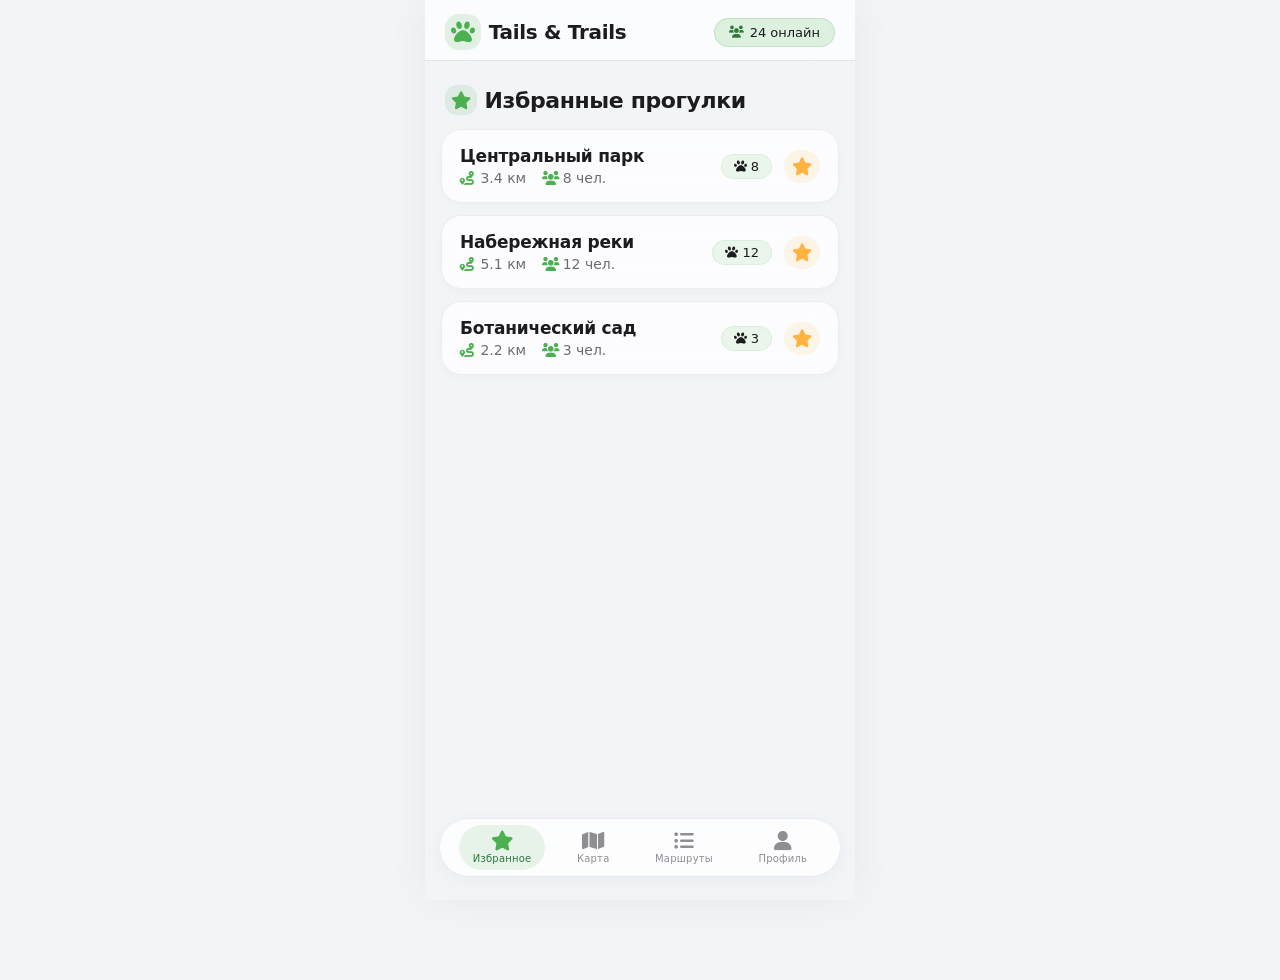
==== commit 9b06d96a: "Ios26 Example" ====
--- a/index.html
+++ b/index.html
@@ -1,690 +1,807 @@
 <!DOCTYPE html>
 <html lang="ru">
 <head>
-    <meta charset="UTF-8" />
-    <meta name="viewport" content="width=device-width, initial-scale=1.0, maximum-scale=1.0, user-scalable=no" />
-    <meta name="apple-mobile-web-app-capable" content="yes" />
-    <meta name="apple-mobile-web-app-status-bar-style" content="black-translucent" />
-    <meta name="apple-mobile-web-app-title" content="Tails & Trails" />
-    <meta name="mobile-web-app-capable" content="yes" />
-    <meta name="theme-color" content="#4CAF50" />
-    <link rel="manifest" href="manifest.json" />
-    <link rel="icon" href="images/icons/paw3.png" sizes="550x550" />
-    <link rel="stylesheet" href="https://cdnjs.cloudflare.com/ajax/libs/font-awesome/6.0.0-beta3/css/all.min.css" />
-    <link rel="apple-touch-icon" href="images/icons/paws3.png" />
-    <title>Tails & Trails</title>
+    <meta charset="UTF-8">
+    <meta name="viewport" content="width=device-width, initial-scale=1.0, maximum-scale=1.0, user-scalable=no">
+    <!-- PWA / iOS -->
+    <meta name="apple-mobile-web-app-capable" content="yes">
+    <meta name="apple-mobile-web-app-status-bar-style" content="black-translucent">
+    <meta name="apple-mobile-web-app-title" content="Tails & Trails">
+    <meta name="mobile-web-app-capable" content="yes">
+    <meta name="theme-color" content="#4CAF50">
+    <link rel="manifest" href="manifest.json">
+    <link rel="icon" href="data:image/svg+xml,<svg xmlns='http://www.w3.org/2000/svg' viewBox='0 0 100 100'><text y='.9em' font-size='90'>🐾</text></svg>">
+    <link rel="apple-touch-icon" href="data:image/svg+xml,<svg xmlns='http://www.w3.org/2000/svg' viewBox='0 0 100 100'><text y='.9em' font-size='90'>🐾</text></svg>">
+    <!-- Font Awesome 6 (free) -->
+    <link rel="stylesheet" href="https://cdnjs.cloudflare.com/ajax/libs/font-awesome/6.0.0-beta3/css/all.min.css">
+    <title>Tails & Trails — iOS 26</title>
     <style>
-        /* ============================================
-           TRAILS & TAILS — Core Styles
-           v3.0 — Pure CSS, No Frameworks
-           ============================================ */
-
-        /* ---------- CSS Variables ---------- */
-        :root {
-            --bg-primary: #1a1a1a;
-            --bg-secondary: #232323;
-            --bg-card: #2a2a2a;
-            --bg-card-hover: #333333;
-            --text-primary: #ece8e1;
-            --text-secondary: #b8b0a4;
-            --text-muted: #7a7468;
-
-            --brown: #8d6e4e;
-            --brown-light: #a8896b;
-            --brown-dark: #6d543b;
-            --green-dark: #2d4a3e;
-            --green-mid: #3d6b59;
-            --green-light: #5a8f78;
-            --green-bright: #7dbb96;
-
-            --border-color: #3a3a3a;
-            --shadow: 0 4px 20px rgba(0,0,0,0.6);
-            --shadow-popup: 0 8px 40px rgba(0,0,0,0.9);
-            --radius-sm: 16px;
-            --radius-md: 20px;
-            --radius-lg: 24px;
-            --radius-xl: 28px;
-            --radius-pill: 40px;
-        }
-
-        /* ---------- Reset & Base ---------- */
-        *,
-        *::before,
-        *::after {
+        * {
             margin: 0;
             padding: 0;
             box-sizing: border-box;
+            font-family: system-ui, -apple-system, 'Segoe UI', Roboto, Helvetica, Arial, sans-serif;
         }
 
         body {
-            background: var(--bg-primary);
-            color: var(--text-primary);
-            font-family: 'Segoe UI', 'Roboto', system-ui, sans-serif;
-            padding-bottom: 100px; /* увеличиваем отступ, чтобы контент не наезжал */
+            background: #f2f4f8;
+            display: flex;
+            justify-content: center;
+            align-items: flex-start;
             min-height: 100vh;
-        }
-
-        img {
-            max-width: 100%;
-            height: auto;
-        }
-
-        /* Scrollbar */
-        ::-webkit-scrollbar { width: 6px; }
-        ::-webkit-scrollbar-track { background: var(--bg-secondary); }
-        ::-webkit-scrollbar-thumb { background: var(--green-dark); border-radius: 10px; }
-        ::-webkit-scrollbar-thumb:hover { background: var(--green-mid); }
-
-        /* ---------- Layout: Page ---------- */
-        .page {
-            padding: 20px 16px 30px;
-            animation: fadeSlide 0.25s ease;
-        }
-
-        @keyframes fadeSlide {
-            from { opacity: 0.3; transform: translateY(10px); }
-            to   { opacity: 1;   transform: translateY(0); }
-        }
-
-        /* ---------- Header ---------- */
-        .app-header {
+            padding: 0 0 80px 0;
+            /* место для bottom-nav */
+        }
+
+        /* контейнер с эффектом iOS-карточки */
+        .app-container {
+            max-width: 430px;
+            width: 100%;
+            background: #f2f4f8;
+            min-height: 100vh;
+            position: relative;
+            box-shadow: 0 0 40px rgba(0, 0, 0, 0.05);
+        }
+
+        /* === iOS 26 стиль — стекло, размытие, градиенты === */
+        .ios-header {
+            background: rgba(255, 255, 255, 0.7);
+            backdrop-filter: saturate(180%) blur(20px);
+            -webkit-backdrop-filter: saturate(180%) blur(20px);
+            padding: 14px 20px 10px 20px;
+            border-bottom: 0.5px solid rgba(60, 60, 67, 0.12);
             display: flex;
             align-items: center;
             justify-content: space-between;
-            padding: 12px 4px 16px;
-            border-bottom: 1px solid var(--border-color);
-            margin-bottom: 20px;
+            position: sticky;
+            top: 0;
+            z-index: 20;
+            margin-bottom: 8px;
         }
 
         .logo {
             display: flex;
             align-items: center;
-            gap: 10px;
-            font-size: 1.4rem;
+            gap: 8px;
+            font-weight: 600;
+            font-size: 20px;
+            letter-spacing: -0.3px;
+            color: #1c1c1e;
+        }
+
+        .logo i {
+            color: #4CAF50;
+            font-size: 24px;
+            background: rgba(76, 175, 80, 0.15);
+            padding: 6px;
+            border-radius: 14px;
+        }
+
+        .header-badge {
+            background: rgba(76, 175, 80, 0.18);
+            padding: 6px 14px;
+            border-radius: 40px;
+            font-size: 13px;
+            font-weight: 500;
+            color: #1c1c1e;
+            backdrop-filter: blur(4px);
+            display: flex;
+            align-items: center;
+            gap: 6px;
+            border: 0.5px solid rgba(76, 175, 80, 0.2);
+        }
+
+        .header-badge i {
+            color: #2b7a3b;
+            font-size: 12px;
+        }
+
+        /* секция */
+        .section-header {
+            padding: 16px 20px 6px 20px;
+            display: flex;
+            justify-content: space-between;
+            align-items: center;
+        }
+
+        .section-title {
+            font-size: 22px;
             font-weight: 700;
-        }
-
-        .logo i { color: var(--brown-light); font-size: 1.6rem; }
-
-        .logo span {
-            background: linear-gradient(135deg, var(--brown-light), var(--green-light));
-            -webkit-background-clip: text;
-            -webkit-text-fill-color: transparent;
-            background-clip: text;
-        }
-
-        .header-badge {
-            background: var(--green-dark);
-            color: var(--green-light);
-            padding: 4px 14px;
-            border-radius: var(--radius-pill);
-            font-size: 0.7rem;
+            letter-spacing: -0.4px;
+            color: #1c1c1e;
+            display: flex;
+            align-items: center;
+            gap: 8px;
+        }
+
+        .icon-accent {
+            color: #4CAF50;
+            background: rgba(76, 175, 80, 0.12);
+            padding: 6px;
+            border-radius: 12px;
+            font-size: 18px;
+        }
+
+        /* список избранного */
+        .favorites-list {
+            padding: 8px 16px 16px 16px;
+            display: flex;
+            flex-direction: column;
+            gap: 12px;
+        }
+
+        .fav-card {
+            background: rgba(255, 255, 255, 0.75);
+            backdrop-filter: saturate(180%) blur(12px);
+            -webkit-backdrop-filter: saturate(180%) blur(12px);
+            border-radius: 20px;
+            padding: 16px 18px;
+            border: 0.5px solid rgba(60, 60, 67, 0.08);
+            box-shadow: 0 4px 12px rgba(0, 0, 0, 0.02);
+            transition: all 0.2s ease;
+            display: flex;
+            align-items: center;
+            justify-content: space-between;
+            cursor: pointer;
+        }
+
+        .fav-card:active {
+            transform: scale(0.985);
+            background: rgba(255, 255, 255, 0.9);
+        }
+
+        .fav-info {
+            display: flex;
+            flex-direction: column;
+            gap: 4px;
+        }
+
+        .fav-name {
             font-weight: 600;
-            letter-spacing: 0.5px;
-        }
-
-        /* ---------- Section Header ---------- */
-        .section-header {
+            font-size: 17px;
+            color: #1c1c1e;
+            letter-spacing: -0.2px;
+        }
+
+        .fav-meta {
+            display: flex;
+            align-items: center;
+            gap: 16px;
+            font-size: 14px;
+            color: #6c6c70;
+        }
+
+        .fav-meta i {
+            width: 16px;
+            color: #4CAF50;
+        }
+
+        .fav-actions {
+            display: flex;
+            align-items: center;
+            gap: 12px;
+        }
+
+        .fav-actions .badge-walkers {
+            background: rgba(76, 175, 80, 0.1);
+            padding: 4px 12px;
+            border-radius: 30px;
+            font-size: 13px;
+            font-weight: 500;
+            color: #1c1c1e;
+            border: 0.5px solid rgba(76, 175, 80, 0.1);
+        }
+
+        .fav-actions .fav-star {
+            color: #ffb340;
+            font-size: 18px;
+            background: rgba(255, 179, 64, 0.12);
+            padding: 6px 8px;
+            border-radius: 30px;
+        }
+
+        /* empty state */
+        .empty-state {
+            padding: 60px 20px;
+            text-align: center;
+            color: #8e8e93;
+            display: flex;
+            flex-direction: column;
+            align-items: center;
+            gap: 12px;
+        }
+
+        .empty-icon {
+            font-size: 48px;
+            color: #c6c6c8;
+            background: rgba(0, 0, 0, 0.02);
+            padding: 18px;
+            border-radius: 60px;
+        }
+
+        .empty-state p {
+            font-size: 16px;
+            font-weight: 400;
+        }
+
+        .hidden {
+            display: none !important;
+        }
+
+        /* === POPUP iOS 26 === */
+        .popup-overlay {
+            position: fixed;
+            top: 0;
+            left: 0;
+            width: 100%;
+            height: 100%;
+            background: rgba(0, 0, 0, 0.25);
+            backdrop-filter: blur(12px);
+            -webkit-backdrop-filter: blur(12px);
+            display: flex;
+            align-items: flex-end;
+            justify-content: center;
+            z-index: 999;
+            opacity: 0;
+            pointer-events: none;
+            transition: opacity 0.3s ease;
+            padding: 0 8px 20px 8px;
+        }
+
+        .popup-overlay.active {
+            opacity: 1;
+            pointer-events: auto;
+        }
+
+        .popup-content {
+            background: rgba(255, 255, 255, 0.85);
+            backdrop-filter: saturate(180%) blur(30px);
+            -webkit-backdrop-filter: saturate(180%) blur(30px);
+            width: 100%;
+            max-width: 400px;
+            border-radius: 36px 36px 28px 28px;
+            padding: 24px 20px 28px 20px;
+            box-shadow: 0 20px 60px rgba(0, 0, 0, 0.15);
+            border: 0.5px solid rgba(255, 255, 255, 0.4);
+            transform: translateY(20px);
+            transition: transform 0.35s cubic-bezier(0.32, 0.72, 0, 1);
+        }
+
+        .popup-overlay.active .popup-content {
+            transform: translateY(0);
+        }
+
+        .popup-header {
             display: flex;
             justify-content: space-between;
-            align-items: center;
-            margin-bottom: 12px;
-        }
-
-        .section-title {
-            font-weight: 600;
-            font-size: 1.25rem;
-            margin: 0;
-        }
-
-        .icon-accent { color: var(--brown-light); margin-right: 8px; }
-
-        /* ---------- Route Cards ---------- */
-        .route-card {
-            background: var(--bg-card);
-            border-radius: var(--radius-md);
-            padding: 16px 18px;
-            margin-bottom: 14px;
-            border: 2px solid var(--border-color);
-            box-shadow: var(--shadow);
-            cursor: pointer;
-            position: relative;
-            transition: background 0.25s, transform 0.25s, border-color 0.25s, box-shadow 0.25s;
-        }
-
-        .route-card:hover {
-            background: var(--bg-card-hover);
-            transform: translateY(-2px);
-        }
-
-        .route-card.walking {
-            border-color: var(--green-bright);
-            box-shadow: 0 0 30px rgba(125, 187, 150, 0.15);
-        }
-
-        .route-card.walking:hover {
-            border-color: var(--green-light);
-            box-shadow: 0 0 40px rgba(125, 187, 150, 0.25);
-        }
-
-        .route-card .route-title {
-            font-weight: 600;
-            font-size: 1.1rem;
-            pointer-events: none;
-        }
-
-        .route-card .route-meta {
-            display: flex;
-            gap: 16px;
-            font-size: 0.85rem;
-            color: var(--text-secondary);
-            margin-top: 6px;
-            flex-wrap: wrap;
-            align-items: center;
-            pointer-events: none;
-        }
-
-        .route-card .route-meta i { color: var(--brown-light); width: 18px; }
-
-        .route-status {
-            display: inline-block;
-            padding: 3px 14px;
-            border-radius: 100px;
-            font-size: 0.65rem;
+            align-items: flex-start;
+            margin-bottom: 10px;
+        }
+
+        .popup-title {
+            font-size: 20px;
             font-weight: 700;
-            text-transform: uppercase;
-            letter-spacing: 0.4px;
-            background: var(--green-dark);
-            color: var(--green-light);
-        }
-
-        .route-status.inactive { background: #3d2a2a; color: #c97a7a; }
-
-        .route-status.live {
-            background: #4a3d2a;
-            color: #e8c87a;
-            animation: pulse-live 1.8s infinite;
-        }
-
-        @keyframes pulse-live {
-            0%, 100% { opacity: 1; }
-            50%      { opacity: 0.5; }
-        }
-
-        .walking-badge {
-            display: none;
-            background: var(--green-dark);
-            color: var(--green-bright);
-            padding: 2px 12px;
-            border-radius: var(--radius-pill);
-            font-size: 0.7rem;
-            font-weight: 600;
-            margin-left: 8px;
-            pointer-events: none;
-        }
-
-        .route-card.walking .walking-badge {
-            display: inline-block;
-            animation: pulse-badge 2s infinite;
-        }
-
-        @keyframes pulse-badge {
-            0%, 100% { opacity: 1; }
-            50%      { opacity: 0.6; }
-        }
-
-        .card-actions {
-            position: absolute;
-            bottom: 16px;
-            right: 16px;
-            display: flex;
-            gap: 8px;
-            pointer-events: none;
-        }
-
-        .card-actions button {
-            pointer-events: auto;
-            background: var(--bg-secondary);
-            border: 1px solid var(--border-color);
-            color: var(--text-muted);
+            color: #1c1c1e;
+            letter-spacing: -0.2px;
+        }
+
+        .popup-subtitle {
+            font-size: 15px;
+            color: #6c6c70;
+            margin-top: 2px;
+        }
+
+        .popup-close {
+            background: rgba(60, 60, 67, 0.08);
+            border: none;
             width: 36px;
             height: 36px;
-            border-radius: 50%;
+            border-radius: 40px;
+            font-size: 18px;
+            color: #1c1c1e;
             cursor: pointer;
-            transition: transform 0.2s, background 0.2s, color 0.2s, border-color 0.2s;
+            backdrop-filter: blur(4px);
+            transition: background 0.2s;
             display: flex;
             align-items: center;
             justify-content: center;
-            font-size: 1rem;
-        }
-
-        .card-actions button:hover { transform: scale(1.1); }
-
-        .card-actions .fav-btn.active {
-            color: #e8c87a;
-            border-color: #e8c87a;
-        }
-
-        .card-actions .fav-btn.active:hover { background: #4a3d2a; }
-
-        .card-actions .fav-btn:hover {
-            background: var(--green-dark);
-            color: var(--green-light);
-            border-color: var(--green-mid);
-        }
-
-        .card-actions .info-btn { display: none; }
-        .card-actions .info-btn:hover {
-            background: var(--brown-dark);
-            color: var(--brown-light);
-            border-color: var(--brown);
-        }
-
-        .favorites-list .card-actions .info-btn { display: flex; }
-
-        /* ---------- Empty State ---------- */
-        .empty-state {
-            text-align: center;
-            padding: 50px 0;
-            color: var(--text-muted);
-        }
-
-        .empty-state--small { padding: 20px; }
-
-        .empty-icon {
-            font-size: 36px;
-            opacity: 0.2;
-            display: block;
-            margin-bottom: 16px;
-        }
-
-        .empty-icon--small { font-size: 28px; margin-bottom: 8px; }
-
-        /* ---------- Popup ---------- */
-        .popup-overlay {
-            display: none;
-            position: fixed;
-            inset: 0;
-            background: rgba(0,0,0,0.75);
-            backdrop-filter: blur(4px);
-            z-index: 2000;
+        }
+
+        .popup-close:active {
+            background: rgba(60, 60, 67, 0.2);
+        }
+
+        .popup-details {
+            display: flex;
+            gap: 24px;
+            background: rgba(0, 0, 0, 0.02);
+            padding: 10px 14px;
+            border-radius: 30px;
+            margin: 8px 0 16px 0;
+            font-size: 15px;
+            font-weight: 500;
+            color: #1c1c1e;
+        }
+
+        .popup-details i {
+            color: #4CAF50;
+            margin-right: 4px;
+        }
+
+        .popup-walkers-section {
+            background: rgba(0, 0, 0, 0.01);
+            border-radius: 24px;
+            padding: 12px 6px 6px 6px;
+            margin-bottom: 18px;
+        }
+
+        .popup-walkers-header {
+            display: flex;
+            justify-content: space-between;
+            align-items: center;
+            padding: 0 6px 10px 6px;
+            font-weight: 500;
+            color: #1c1c1e;
+        }
+
+        .btn--success {
+            background: rgba(76, 175, 80, 0.1);
+            border: 0.5px solid rgba(76, 175, 80, 0.2);
+            border-radius: 30px;
+            padding: 6px 14px;
+            font-size: 13px;
+            font-weight: 500;
+            color: #1c1c1e;
+            display: flex;
+            align-items: center;
+            gap: 6px;
+            cursor: pointer;
+            transition: all 0.15s;
+        }
+
+        .btn--success i {
+            color: #4CAF50;
+        }
+
+        .btn--success:active {
+            background: rgba(76, 175, 80, 0.2);
+        }
+
+        .btn--primary {
+            background: #4CAF50;
+            border: none;
+            border-radius: 40px;
+            padding: 16px 20px;
+            font-weight: 600;
+            font-size: 17px;
+            color: white;
+            width: 100%;
+            display: flex;
+            align-items: center;
             justify-content: center;
-            align-items: center;
-            padding: 20px;
-            animation: fadeIn 0.2s ease;
-        }
-
-        .popup-overlay.active { display: flex; }
-
-        @keyframes fadeIn {
-            from { opacity: 0; }
-            to   { opacity: 1; }
-        }
-
-        .popup-content {
-            background: var(--bg-secondary);
-            border: 1px solid var(--border-color);
-            border-radius: var(--radius-xl);
-            max-width: 520px;
-            width: 100%;
-            max-height: 90vh;
-            overflow-y: auto;
-            padding: 28px 24px 24px;
-            box-shadow: var(--shadow-popup);
-            animation: slideUp 0.25s ease;
-        }
-
-        @keyframes slideUp {
-            from { transform: translateY(30px); opacity: 0; }
-            to   { transform: translateY(0); opacity: 1; }
-        }
-
-        .popup-header {
-            display: flex;
-            justify-content: space-between;
-            align-items: flex-start;
-            margin-bottom: 16px;
-        }
-
-        .popup-title {
-            font-size: 1.4rem;
-            font-weight: 700;
-            margin: 0;
-        }
-
-        .popup-subtitle {
-            font-size: 0.85rem;
-            color: var(--text-muted);
-            margin-top: 4px;
-        }
-
-        .popup-close {
-            background: none;
-            border: none;
-            color: var(--text-muted);
-            font-size: 1.6rem;
+            gap: 10px;
             cursor: pointer;
-            padding: 0 6px;
-            transition: color 0.15s, transform 0.15s;
-        }
-
-        .popup-close:hover {
-            color: var(--text-primary);
-            transform: rotate(90deg);
-        }
-
-        .popup-details {
-            display: flex;
-            gap: 20px;
-            font-size: 0.9rem;
-            color: var(--text-secondary);
-            padding: 12px 0;
-            border-bottom: 1px solid var(--border-color);
-            flex-wrap: wrap;
-        }
-
-        .popup-details i { color: var(--brown-light); width: 20px; }
-
-        .popup-walkers-section { margin: 16px 0 12px; }
-
-        .popup-walkers-header {
-            display: flex;
-            justify-content: space-between;
-            align-items: center;
-            flex-wrap: wrap;
-            gap: 8px;
-            font-weight: 600;
-            font-size: 0.95rem;
-            color: var(--text-secondary);
-        }
-
-        .popup-walker {
-            display: flex;
-            align-items: center;
-            gap: 12px;
-            padding: 10px 14px;
-            background: var(--bg-card);
-            border-radius: var(--radius-sm);
-            margin-top: 10px;
-            margin-bottom: 8px;
-            border: 1px solid var(--border-color);
-        }
-
-        .walker-avatar {
-            width: 40px;
-            height: 40px;
-            border-radius: 50%;
-            background: var(--green-dark);
-            display: flex;
-            align-items: center;
-            justify-content: center;
-            color: var(--green-light);
-            font-weight: 700;
-            font-size: 1.1rem;
-            flex-shrink: 0;
-        }
-
-        .walker-info { flex: 1; }
-
-        .walker-name { font-weight: 600; font-size: 0.95rem; }
-
-        .walker-pets {
-            font-size: 0.8rem;
-            color: var(--text-muted);
-        }
-
-        .walker-pets i { color: var(--brown-light); }
-
-        /* ---------- Buttons ---------- */
-        .btn {
-            display: inline-flex;
-            align-items: center;
-            justify-content: center;
-            gap: 6px;
-            border-radius: var(--radius-pill);
-            padding: 10px 20px;
-            font-weight: 500;
-            font-size: 0.9rem;
-            cursor: pointer;
-            border: 1px solid;
-            transition: background 0.2s, color 0.2s, border-color 0.2s, transform 0.15s;
-            text-decoration: none;
-            font-family: inherit;
-        }
-
-        .btn:active { transform: scale(0.97); }
-
-        .btn--primary {
-            background: var(--green-dark);
-            border-color: var(--green-mid);
-            color: var(--green-light);
-        }
-        .btn--primary:hover { background: var(--green-mid); color: white; }
-
-        .btn--success {
-            background: var(--green-dark);
-            border-color: var(--green-bright);
-            color: var(--green-bright);
-        }
-        .btn--success:hover { background: var(--green-mid); color: white; }
-
-        .btn--full { width: 100%; }
-        .btn--sm { padding: 6px 14px; font-size: 0.8rem; }
-
-        /* ---------- L E V I T A T I N G   N A V   (iOS 26 style) ---------- */
+            transition: all 0.15s;
+            box-shadow: 0 4px 12px rgba(76, 175, 80, 0.2);
+            letter-spacing: -0.2px;
+        }
+
+        .btn--primary:active {
+            transform: scale(0.97);
+            background: #3d8b40;
+        }
+
+        .popup-walkers-list {
+            padding: 4px 0;
+        }
+
+        .walker-item {
+            display: flex;
+            align-items: center;
+            gap: 10px;
+            padding: 6px 8px;
+            border-radius: 30px;
+            background: rgba(255, 255, 255, 0.3);
+            margin-bottom: 4px;
+            font-size: 15px;
+        }
+
+        .walker-item i {
+            color: #4CAF50;
+            font-size: 18px;
+        }
+
+        .empty-state--small {
+            padding: 20px 0;
+        }
+
+        .empty-icon--small {
+            font-size: 28px;
+            padding: 6px;
+        }
+
+        /* === BOTTOM NAV === */
         .bottom-nav-wrapper {
             position: fixed;
-            bottom: 24px;           /* отступ от низа экрана */
+            bottom: 0;
             left: 0;
             right: 0;
             display: flex;
             justify-content: center;
-            pointer-events: none;    /* чтобы клики проходили сквозь wrapper */
-            z-index: 1000;
-            padding: 0 16px;
+            background: transparent;
+            padding: 0 12px 24px 12px;
+            pointer-events: none;
         }
 
         .bottom-nav {
-            pointer-events: auto;    /* включаем клики на самой навигации */
-            background: rgba(30, 30, 30, 0.82);
-            backdrop-filter: blur(18px);
-            -webkit-backdrop-filter: blur(18px);
-            border: 1px solid rgba(255, 255, 255, 0.08);
-            border-radius: 40px;     /* большой скругленный прямоугольник */
-            padding: 6px 12px;
+            background: rgba(255, 255, 255, 0.8);
+            backdrop-filter: saturate(180%) blur(30px);
+            -webkit-backdrop-filter: saturate(180%) blur(30px);
+            border-radius: 40px;
+            padding: 6px 10px;
             display: flex;
             justify-content: space-around;
             align-items: center;
-            gap: 4px;
-            box-shadow: 0 8px 40px rgba(0, 0, 0, 0.7), 0 0 0 0.5px rgba(255, 255, 255, 0.03);
-            width: auto;
-            min-width: 280px;
-            max-width: 420px;
-            flex: 0 1 auto;
-            transition: box-shadow 0.3s, background 0.3s;
-        }
-
-        /* каждый пункт */
+            max-width: 400px;
+            width: 100%;
+            box-shadow: 0 4px 20px rgba(0, 0, 0, 0.04), 0 0 0 0.5px rgba(60, 60, 67, 0.06);
+            pointer-events: auto;
+        }
+
         .nav-item {
             display: flex;
             flex-direction: column;
             align-items: center;
+            text-decoration: none;
+            color: #8e8e93;
             font-size: 10px;
-            color: var(--text-muted);
-            cursor: pointer;
+            font-weight: 500;
             padding: 6px 14px;
-            border: none;
-            background: transparent;
+            border-radius: 30px;
+            transition: all 0.15s;
             gap: 2px;
-            border-radius: 30px;
-            transition: color 0.2s, background 0.2s, transform 0.15s;
-            text-decoration: none;
-            white-space: nowrap;
-            flex: 0 1 auto;
         }
 
         .nav-item i {
             font-size: 20px;
-            transition: transform 0.2s, text-shadow 0.2s;
+            transition: transform 0.1s;
+        }
+
+        .nav-item.active {
+            background: rgba(76, 175, 80, 0.12);
+            color: #2b7a3b;
+        }
+
+        .nav-item.active i {
+            color: #4CAF50;
+        }
+
+        .nav-item:active {
+            transform: scale(0.92);
         }
 
         .nav-item span {
-            font-size: 9px;
-            font-weight: 500;
+            font-size: 10px;
             letter-spacing: 0.2px;
         }
 
-        .nav-item.active {
-            color: var(--green-light);
-            background: rgba(61, 107, 89, 0.2);
-        }
-
-        .nav-item.active i {
-            transform: scale(1.05);
-            text-shadow: 0 0 16px rgba(90, 143, 120, 0.25);
-        }
-
-        .nav-item:active { transform: scale(0.92); }
-        .nav-item:hover { color: var(--text-primary); }
-
-        /* Адаптив для маленьких экранов */
-        @media (max-width: 480px) {
-            .bottom-nav-wrapper { bottom: 16px; padding: 0 12px; }
-            .bottom-nav { min-width: 200px; padding: 4px 8px; border-radius: 32px; }
-            .nav-item { padding: 4px 10px; }
-            .nav-item i { font-size: 17px; }
-            .nav-item span { font-size: 8px; }
-            .page { padding: 16px 12px; }
-            .route-card { padding: 14px; }
-            .logo { font-size: 1.1rem; }
-            .popup-content { padding: 20px 16px; }
-            .card-actions button {
-                width: 32px;
-                height: 32px;
-                font-size: 0.85rem;
+        /* адаптив */
+        @media (max-width: 440px) {
+            .popup-content {
+                padding: 20px 16px 24px 16px;
             }
-        }
-
-        @media (max-width: 380px) {
-            .bottom-nav { min-width: 160px; }
-            .nav-item { padding: 4px 6px; }
-            .nav-item i { font-size: 15px; }
-            .nav-item span { display: none; } /* скрываем текст, остаются только иконки */
-        }
-
-        /* Дополнительно: убираем старый фиксированный nav, если он был */
-        /* (мы его заменяем новым) */
-
-        /* остальные утилиты */
-        .text-muted { color: var(--text-muted); }
-        .text-center { text-align: center; }
-        .mt-4 { margin-top: 4px; }
-        .flex-center {
-            display: flex;
-            align-items: center;
-            gap: 8px;
-        }
-        .btn--light {
-            background: var(--bg-card);
-            border-color: var(--border-color);
-            color: var(--text-primary);
-        }
-        .btn--light:hover { background: var(--bg-card-hover); }
+            .bottom-nav {
+                padding: 6px 4px;
+            }
+            .nav-item {
+                padding: 4px 10px;
+                font-size: 9px;
+            }
+        }
     </style>
 </head>
 <body>
 
-<main class="page">
-    <header class="app-header">
-        <div class="logo">
-            <i class="fas fa-paw"></i>
-            <span>Tails & Trails</span>
+    <div class="app-container" id="appContainer">
+        <!-- header iOS 26 -->
+        <header class="ios-header">
+            <div class="logo">
+                <i class="fas fa-paw"></i>
+                <span>Tails & Trails</span>
+            </div>
+            <span class="header-badge"><i class="fas fa-users"></i> 24 онлайн</span>
+        </header>
+
+        <div class="section-header">
+            <h2 class="section-title">
+                <i class="fas fa-star icon-accent"></i>
+                Избранные прогулки
+            </h2>
         </div>
-        <span class="header-badge"><i class="fas fa-users"></i> 24 онлайн</span>
-    </header>
-
-    <div class="section-header">
-        <h2 class="section-title">
-            <i class="fas fa-star icon-accent"></i>
-            Избранные прогулки
-        </h2>
+
+        <!-- список -->
+        <div id="favorites-list" class="favorites-list"></div>
+
+        <!-- empty state (показывается если нет избранных) -->
+        <div id="fav-empty" class="empty-state">
+            <i class="fas fa-heart empty-icon"></i>
+            <p>Нет избранных маршрутов :(</p>
+            <p style="font-size: 14px; color: #a0a0a5;">Добавьте прогулки из раздела «Маршруты»</p>
+        </div>
     </div>
 
-    <div id="favorites-list" class="favorites-list">
-    </div>
-
-    <div id="fav-empty" class="empty-state">
-        <i class="fas fa-heart empty-icon"></i>
-        <p>Нет избранных маршрутов :(</p>
-    </div>
-</main>
-
-<!-- Попап -->
-<div class="popup-overlay" id="routePopup">
-    <div class="popup-content">
-        <div class="popup-header">
-            <div>
-                <h3 class="popup-title" id="popup-title">Название маршрута</h3>
-                <p class="popup-subtitle" id="popup-subtitle">📍 0.0 км · Активен</p>
+    <!-- POPUP -->
+    <div class="popup-overlay" id="routePopup">
+        <div class="popup-content">
+            <div class="popup-header">
+                <div>
+                    <h3 class="popup-title" id="popup-title">Название маршрута</h3>
+                    <p class="popup-subtitle" id="popup-subtitle">📍 0.0 км · Активен</p>
+                </div>
+                <button class="popup-close" id="popupClose" aria-label="Закрыть">
+                    <i class="fas fa-times"></i>
+                </button>
             </div>
-            <button class="popup-close" id="popupClose" aria-label="Закрыть">
-                <i class="fas fa-times"></i>
+            <div class="popup-details">
+                <span><i class="fas fa-route"></i> <span id="popup-distance">0.0</span> км</span>
+                <span><i class="fas fa-users"></i> <span id="popup-walkers">0</span> человек гуляют</span>
+            </div>
+            <div class="popup-walkers-section">
+                <div class="popup-walkers-header">
+                    <span><i class="fas fa-users"></i> Кто гуляет сейчас:</span>
+                    <button class="btn--success" id="popup-toggle-fav">
+                        <i class="fas fa-star"></i> В избранное
+                    </button>
+                </div>
+                <div id="popup-walkers-list"></div>
+                <div id="popup-no-walkers" class="empty-state empty-state--small">
+                    <i class="fas fa-dog empty-icon empty-icon--small"></i>
+                    <p>Пока никто не гуляет. Будь первым!</p>
+                </div>
+            </div>
+            <button class="btn--primary" id="popup-join-btn">
+                <i class="fas fa-walking"></i> Присоединиться к прогулке
             </button>
         </div>
-
-        <div class="popup-details">
-            <span><i class="fas fa-route"></i> <span id="popup-distance">0.0</span> км</span>
-            <span><i class="fas fa-users"></i> <span id="popup-walkers">0</span> человек гуляют</span>
-        </div>
-
-        <div class="popup-walkers-section">
-            <div class="popup-walkers-header">
-                <span><i class="fas fa-users"></i> Кто гуляет сейчас:</span>
-                <button class="btn btn--success btn--sm" id="popup-toggle-fav">
-                    <i class="fas fa-star"></i> В избранное
-                </button>
-            </div>
-            <div id="popup-walkers-list">
-                <div class="popup-walker">
-                    <div class="walker-avatar">А</div>
-                    <div class="walker-info">
-                        <div class="walker-name">Анна</div>
-                        <div class="walker-pets"><i class="fas fa-dog"></i> Рекс, <i class="fas fa-cat"></i> Мурка</div>
+    </div>
+
+    <!-- BOTTOM NAV (iOS стиль) -->
+    <div class="bottom-nav-wrapper">
+        <nav class="bottom-nav">
+            <a href="#" class="nav-item active" data-page="favorites">
+                <i class="fas fa-star"></i>
+                <span>Избранное</span>
+            </a>
+            <a href="#" class="nav-item" data-page="map">
+                <i class="fas fa-map"></i>
+                <span>Карта</span>
+            </a>
+            <a href="#" class="nav-item" data-page="routes">
+                <i class="fas fa-list-ul"></i>
+                <span>Маршруты</span>
+            </a>
+            <a href="#" class="nav-item" data-page="profile">
+                <i class="fas fa-user"></i>
+                <span>Профиль</span>
+            </a>
+        </nav>
+    </div>
+
+    <script>
+        (function() {
+            // Мок-данные
+            const routes = [{
+                id: 1,
+                name: 'Центральный парк',
+                distance: 3.4,
+                walkers: 8,
+                favorite: true,
+                subtitle: '📍 3.4 км · Активен'
+            }, {
+                id: 2,
+                name: 'Набережная реки',
+                distance: 5.1,
+                walkers: 12,
+                favorite: true,
+                subtitle: '📍 5.1 км · Активен'
+            }, {
+                id: 3,
+                name: 'Ботанический сад',
+                distance: 2.2,
+                walkers: 3,
+                favorite: true,
+                subtitle: '📍 2.2 км · Активен'
+            }, {
+                id: 4,
+                name: 'Холм Света',
+                distance: 6.7,
+                walkers: 0,
+                favorite: false,
+                subtitle: '📍 6.7 км · Активен'
+            }];
+
+            let currentFavorites = routes.filter(r => r.favorite);
+            let currentPopupId = null;
+
+            const favListEl = document.getElementById('favorites-list');
+            const emptyEl = document.getElementById('fav-empty');
+            const popupOverlay = document.getElementById('routePopup');
+            const popupClose = document.getElementById('popupClose');
+            const popupTitle = document.getElementById('popup-title');
+            const popupSubtitle = document.getElementById('popup-subtitle');
+            const popupDistance = document.getElementById('popup-distance');
+            const popupWalkers = document.getElementById('popup-walkers');
+            const popupWalkersList = document.getElementById('popup-walkers-list');
+            const popupNoWalkers = document.getElementById('popup-no-walkers');
+            const popupToggleFav = document.getElementById('popup-toggle-fav');
+            const popupJoinBtn = document.getElementById('popup-join-btn');
+
+            function renderFavorites() {
+                const favs = routes.filter(r => r.favorite);
+                currentFavorites = favs;
+                if (favs.length === 0) {
+                    favListEl.innerHTML = '';
+                    emptyEl.classList.remove('hidden');
+                    return;
+                }
+                emptyEl.classList.add('hidden');
+                favListEl.innerHTML = favs.map(route => `
+                    <div class="fav-card" data-id="${route.id}">
+                        <div class="fav-info">
+                            <div class="fav-name">${route.name}</div>
+                            <div class="fav-meta">
+                                <span><i class="fas fa-route"></i> ${route.distance} км</span>
+                                <span><i class="fas fa-users"></i> ${route.walkers} чел.</span>
+                            </div>
+                        </div>
+                        <div class="fav-actions">
+                            <span class="badge-walkers"><i class="fas fa-paw"></i> ${route.walkers}</span>
+                            <span class="fav-star"><i class="fas fa-star" style="color: #ffb340;"></i></span>
+                        </div>
                     </div>
-                </div>
-            </div>
-            <div id="popup-no-walkers" class="empty-state empty-state--small" style="display:none;">
-                <i class="fas fa-dog empty-icon empty-icon--small"></i>
-                <p>Пока никто не гуляет. Будь первым!</p>
-            </div>
-        </div>
-
-        <button class="btn btn--primary btn--full" id="popup-join-btn">
-            <i class="fas fa-walking"></i> Присоединиться к прогулке
-        </button>
-    </div>
-</div>
-
-<!-- ========== НОВАЯ ЛЕВИТИРУЮЩАЯ НАВИГАЦИЯ (iOS 26) ========== -->
-<div class="bottom-nav-wrapper">
-    <nav class="bottom-nav">
-        <a href="index.html" class="nav-item active">
-            <i class="fas fa-star"></i>
-            <span>Избранное</span>
-        </a>
-        <a href="map.html" class="nav-item">
-            <i class="fas fa-map"></i>
-            <span>Карта</span>
-        </a>
-        <a href="routes.html" class="nav-item">
-            <i class="fas fa-list-ul"></i>
-            <span>Маршруты</span>
-        </a>
-        <a href="profile.html" class="nav-item">
-            <i class="fas fa-user"></i>
-            <span>Профиль</span>
-        </a>
-    </nav>
-</div>
+                `).join('');
+
+                // Клик по карточке — открыть попап
+                document.querySelectorAll('.fav-card').forEach(card => {
+                    card.addEventListener('click', function(e) {
+                        const id = parseInt(this.dataset.id);
+                        openPopup(id);
+                    });
+                });
+            }
+
+            function openPopup(id) {
+                const route = routes.find(r => r.id === id);
+                if (!route) return;
+                currentPopupId = id;
+                popupTitle.textContent = route.name;
+                popupSubtitle.textContent = `📍 ${route.distance} км · Активен`;
+                popupDistance.textContent = route.distance;
+                popupWalkers.textContent = route.walkers;
+
+                // Список гуляющих (мок)
+                const walkers = [];
+                if (route.walkers > 0) {
+                    for (let i = 0; i < Math.min(route.walkers, 5); i++) {
+                        walkers.push(`Гуляка ${i+1}`);
+                    }
+                }
+                if (walkers.length > 0) {
+                    popupWalkersList.innerHTML = walkers.map(w => `
+                        <div class="walker-item"><i class="fas fa-user-circle"></i> ${w}</div>
+                    `).join('');
+                    popupWalkersList.classList.remove('hidden');
+                    popupNoWalkers.classList.add('hidden');
+                } else {
+                    popupWalkersList.classList.add('hidden');
+                    popupNoWalkers.classList.remove('hidden');
+                }
+
+                // Обновить кнопку избранного
+                updateFavButton(route.favorite);
+                popupOverlay.classList.add('active');
+            }
+
+            function updateFavButton(isFav) {
+                if (isFav) {
+                    popupToggleFav.innerHTML = '<i class="fas fa-star" style="color:#ffb340;"></i> В избранном';
+                    popupToggleFav.style.background = 'rgba(255, 179, 64, 0.15)';
+                } else {
+                    popupToggleFav.innerHTML = '<i class="fas fa-star"></i> В избранное';
+                    popupToggleFav.style.background = 'rgba(76, 175, 80, 0.1)';
+                }
+            }
+
+            function closePopup() {
+                popupOverlay.classList.remove('active');
+                currentPopupId = null;
+            }
+
+            // Обработчики попапа
+            popupClose.addEventListener('click', closePopup);
+            popupOverlay.addEventListener('click', function(e) {
+                if (e.target === this) closePopup();
+            });
+
+            // Toggle избранного в попапе
+            popupToggleFav.addEventListener('click', function(e) {
+                e.stopPropagation();
+                if (currentPopupId === null) return;
+                const route = routes.find(r => r.id === currentPopupId);
+                if (!route) return;
+                route.favorite = !route.favorite;
+                updateFavButton(route.favorite);
+                renderFavorites(); // перерисовать список
+                // если удалили из избранного и список пуст, попап всё равно закрываем? оставим открытым.
+                // но обновим иконку
+            });
+
+            // Кнопка "Присоединиться"
+            popupJoinBtn.addEventListener('click', function() {
+                if (currentPopupId === null) return;
+                const route = routes.find(r => r.id === currentPopupId);
+                if (!route) return;
+                route.walkers += 1;
+                // обновить попап
+                popupWalkers.textContent = route.walkers;
+                // обновить мок-список (добавим нового)
+                const walkerItems = popupWalkersList.querySelectorAll('.walker-item');
+                if (walkerItems.length < 5) {
+                    const newWalker = document.createElement('div');
+                    newWalker.className = 'walker-item';
+                    newWalker.innerHTML = `<i class="fas fa-user-circle"></i> Вы (только что)`;
+                    popupWalkersList.appendChild(newWalker);
+                    popupWalkersList.classList.remove('hidden');
+                    popupNoWalkers.classList.add('hidden');
+                }
+                // обновить fav карточки
+                renderFavorites();
+                // обновить счетчик в попапе
+                popupWalkers.textContent = route.walkers;
+                // также обновить badge в карточке? renderFavorites уже сделал
+            });
+
+            // Навигация (демо)
+            document.querySelectorAll('.nav-item').forEach(item => {
+                item.addEventListener('click', function(e) {
+                    e.preventDefault();
+                    document.querySelectorAll('.nav-item').forEach(n => n.classList.remove('active'));
+                    this.classList.add('active');
+                    // имитация переключения страниц
+                    const page = this.dataset.page;
+                    if (page === 'favorites') {
+                        renderFavorites();
+                    } else {
+                        favListEl.innerHTML =
+                            `<div style="padding:40px 20px;text-align:center;color:#8e8e93;"><i class="fas fa-map-pin" style="font-size:40px;margin-bottom:12px;display:block;"></i>Страница "${page}" в разработке</div>`;
+                        emptyEl.classList.add('hidden');
+                    }
+                });
+            });
+
+            // Инициализация
+            renderFavorites();
+
+            // для демонстрации: если избранных нет, показать плейсхолдер с кнопкой добавить
+            // добавим возможность добавить маршрут (скрытая фича) – по клику на empty добавим первый маршрут
+            emptyEl.addEventListener('click', function() {
+                const firstRoute = routes.find(r => !r.favorite);
+                if (firstRoute) {
+                    firstRoute.favorite = true;
+                    renderFavorites();
+                } else {
+                    // если все уже в избранном — ничего
+                    alert('Все маршруты уже в избранном!');
+                }
+            });
+
+            // Экспорт (для демонстрации)
+            window.TrailsTails = {
+                renderFavorites,
+                updateStats: () => { console.log('stats updated'); }
+            };
+
+        })();
+    </script>
 </body>
 </html>
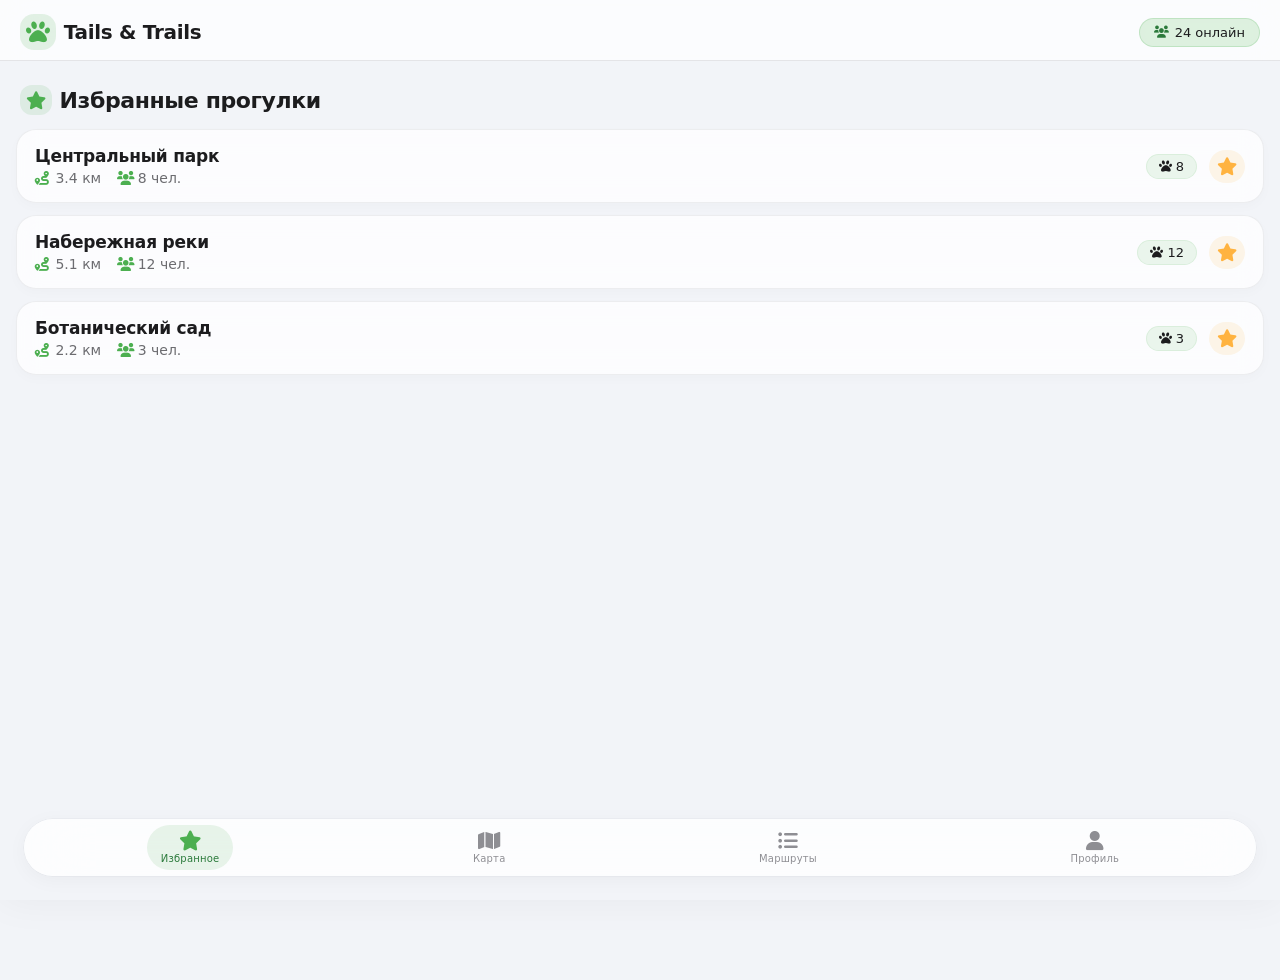
==== commit aaf53979: "fix rounded" ====
--- a/index.html
+++ b/index.html
@@ -14,491 +14,9 @@
     <link rel="apple-touch-icon" href="data:image/svg+xml,<svg xmlns='http://www.w3.org/2000/svg' viewBox='0 0 100 100'><text y='.9em' font-size='90'>🐾</text></svg>">
     <!-- Font Awesome 6 (free) -->
     <link rel="stylesheet" href="https://cdnjs.cloudflare.com/ajax/libs/font-awesome/6.0.0-beta3/css/all.min.css">
-    <title>Tails & Trails — iOS 26</title>
-    <style>
-        * {
-            margin: 0;
-            padding: 0;
-            box-sizing: border-box;
-            font-family: system-ui, -apple-system, 'Segoe UI', Roboto, Helvetica, Arial, sans-serif;
-        }
-
-        body {
-            background: #f2f4f8;
-            display: flex;
-            justify-content: center;
-            align-items: flex-start;
-            min-height: 100vh;
-            padding: 0 0 80px 0;
-            /* место для bottom-nav */
-        }
-
-        /* контейнер с эффектом iOS-карточки */
-        .app-container {
-            max-width: 430px;
-            width: 100%;
-            background: #f2f4f8;
-            min-height: 100vh;
-            position: relative;
-            box-shadow: 0 0 40px rgba(0, 0, 0, 0.05);
-        }
-
-        /* === iOS 26 стиль — стекло, размытие, градиенты === */
-        .ios-header {
-            background: rgba(255, 255, 255, 0.7);
-            backdrop-filter: saturate(180%) blur(20px);
-            -webkit-backdrop-filter: saturate(180%) blur(20px);
-            padding: 14px 20px 10px 20px;
-            border-bottom: 0.5px solid rgba(60, 60, 67, 0.12);
-            display: flex;
-            align-items: center;
-            justify-content: space-between;
-            position: sticky;
-            top: 0;
-            z-index: 20;
-            margin-bottom: 8px;
-        }
-
-        .logo {
-            display: flex;
-            align-items: center;
-            gap: 8px;
-            font-weight: 600;
-            font-size: 20px;
-            letter-spacing: -0.3px;
-            color: #1c1c1e;
-        }
-
-        .logo i {
-            color: #4CAF50;
-            font-size: 24px;
-            background: rgba(76, 175, 80, 0.15);
-            padding: 6px;
-            border-radius: 14px;
-        }
-
-        .header-badge {
-            background: rgba(76, 175, 80, 0.18);
-            padding: 6px 14px;
-            border-radius: 40px;
-            font-size: 13px;
-            font-weight: 500;
-            color: #1c1c1e;
-            backdrop-filter: blur(4px);
-            display: flex;
-            align-items: center;
-            gap: 6px;
-            border: 0.5px solid rgba(76, 175, 80, 0.2);
-        }
-
-        .header-badge i {
-            color: #2b7a3b;
-            font-size: 12px;
-        }
-
-        /* секция */
-        .section-header {
-            padding: 16px 20px 6px 20px;
-            display: flex;
-            justify-content: space-between;
-            align-items: center;
-        }
-
-        .section-title {
-            font-size: 22px;
-            font-weight: 700;
-            letter-spacing: -0.4px;
-            color: #1c1c1e;
-            display: flex;
-            align-items: center;
-            gap: 8px;
-        }
-
-        .icon-accent {
-            color: #4CAF50;
-            background: rgba(76, 175, 80, 0.12);
-            padding: 6px;
-            border-radius: 12px;
-            font-size: 18px;
-        }
-
-        /* список избранного */
-        .favorites-list {
-            padding: 8px 16px 16px 16px;
-            display: flex;
-            flex-direction: column;
-            gap: 12px;
-        }
-
-        .fav-card {
-            background: rgba(255, 255, 255, 0.75);
-            backdrop-filter: saturate(180%) blur(12px);
-            -webkit-backdrop-filter: saturate(180%) blur(12px);
-            border-radius: 20px;
-            padding: 16px 18px;
-            border: 0.5px solid rgba(60, 60, 67, 0.08);
-            box-shadow: 0 4px 12px rgba(0, 0, 0, 0.02);
-            transition: all 0.2s ease;
-            display: flex;
-            align-items: center;
-            justify-content: space-between;
-            cursor: pointer;
-        }
-
-        .fav-card:active {
-            transform: scale(0.985);
-            background: rgba(255, 255, 255, 0.9);
-        }
-
-        .fav-info {
-            display: flex;
-            flex-direction: column;
-            gap: 4px;
-        }
-
-        .fav-name {
-            font-weight: 600;
-            font-size: 17px;
-            color: #1c1c1e;
-            letter-spacing: -0.2px;
-        }
-
-        .fav-meta {
-            display: flex;
-            align-items: center;
-            gap: 16px;
-            font-size: 14px;
-            color: #6c6c70;
-        }
-
-        .fav-meta i {
-            width: 16px;
-            color: #4CAF50;
-        }
-
-        .fav-actions {
-            display: flex;
-            align-items: center;
-            gap: 12px;
-        }
-
-        .fav-actions .badge-walkers {
-            background: rgba(76, 175, 80, 0.1);
-            padding: 4px 12px;
-            border-radius: 30px;
-            font-size: 13px;
-            font-weight: 500;
-            color: #1c1c1e;
-            border: 0.5px solid rgba(76, 175, 80, 0.1);
-        }
-
-        .fav-actions .fav-star {
-            color: #ffb340;
-            font-size: 18px;
-            background: rgba(255, 179, 64, 0.12);
-            padding: 6px 8px;
-            border-radius: 30px;
-        }
-
-        /* empty state */
-        .empty-state {
-            padding: 60px 20px;
-            text-align: center;
-            color: #8e8e93;
-            display: flex;
-            flex-direction: column;
-            align-items: center;
-            gap: 12px;
-        }
-
-        .empty-icon {
-            font-size: 48px;
-            color: #c6c6c8;
-            background: rgba(0, 0, 0, 0.02);
-            padding: 18px;
-            border-radius: 60px;
-        }
-
-        .empty-state p {
-            font-size: 16px;
-            font-weight: 400;
-        }
-
-        .hidden {
-            display: none !important;
-        }
-
-        /* === POPUP iOS 26 === */
-        .popup-overlay {
-            position: fixed;
-            top: 0;
-            left: 0;
-            width: 100%;
-            height: 100%;
-            background: rgba(0, 0, 0, 0.25);
-            backdrop-filter: blur(12px);
-            -webkit-backdrop-filter: blur(12px);
-            display: flex;
-            align-items: flex-end;
-            justify-content: center;
-            z-index: 999;
-            opacity: 0;
-            pointer-events: none;
-            transition: opacity 0.3s ease;
-            padding: 0 8px 20px 8px;
-        }
-
-        .popup-overlay.active {
-            opacity: 1;
-            pointer-events: auto;
-        }
-
-        .popup-content {
-            background: rgba(255, 255, 255, 0.85);
-            backdrop-filter: saturate(180%) blur(30px);
-            -webkit-backdrop-filter: saturate(180%) blur(30px);
-            width: 100%;
-            max-width: 400px;
-            border-radius: 36px 36px 28px 28px;
-            padding: 24px 20px 28px 20px;
-            box-shadow: 0 20px 60px rgba(0, 0, 0, 0.15);
-            border: 0.5px solid rgba(255, 255, 255, 0.4);
-            transform: translateY(20px);
-            transition: transform 0.35s cubic-bezier(0.32, 0.72, 0, 1);
-        }
-
-        .popup-overlay.active .popup-content {
-            transform: translateY(0);
-        }
-
-        .popup-header {
-            display: flex;
-            justify-content: space-between;
-            align-items: flex-start;
-            margin-bottom: 10px;
-        }
-
-        .popup-title {
-            font-size: 20px;
-            font-weight: 700;
-            color: #1c1c1e;
-            letter-spacing: -0.2px;
-        }
-
-        .popup-subtitle {
-            font-size: 15px;
-            color: #6c6c70;
-            margin-top: 2px;
-        }
-
-        .popup-close {
-            background: rgba(60, 60, 67, 0.08);
-            border: none;
-            width: 36px;
-            height: 36px;
-            border-radius: 40px;
-            font-size: 18px;
-            color: #1c1c1e;
-            cursor: pointer;
-            backdrop-filter: blur(4px);
-            transition: background 0.2s;
-            display: flex;
-            align-items: center;
-            justify-content: center;
-        }
-
-        .popup-close:active {
-            background: rgba(60, 60, 67, 0.2);
-        }
-
-        .popup-details {
-            display: flex;
-            gap: 24px;
-            background: rgba(0, 0, 0, 0.02);
-            padding: 10px 14px;
-            border-radius: 30px;
-            margin: 8px 0 16px 0;
-            font-size: 15px;
-            font-weight: 500;
-            color: #1c1c1e;
-        }
-
-        .popup-details i {
-            color: #4CAF50;
-            margin-right: 4px;
-        }
-
-        .popup-walkers-section {
-            background: rgba(0, 0, 0, 0.01);
-            border-radius: 24px;
-            padding: 12px 6px 6px 6px;
-            margin-bottom: 18px;
-        }
-
-        .popup-walkers-header {
-            display: flex;
-            justify-content: space-between;
-            align-items: center;
-            padding: 0 6px 10px 6px;
-            font-weight: 500;
-            color: #1c1c1e;
-        }
-
-        .btn--success {
-            background: rgba(76, 175, 80, 0.1);
-            border: 0.5px solid rgba(76, 175, 80, 0.2);
-            border-radius: 30px;
-            padding: 6px 14px;
-            font-size: 13px;
-            font-weight: 500;
-            color: #1c1c1e;
-            display: flex;
-            align-items: center;
-            gap: 6px;
-            cursor: pointer;
-            transition: all 0.15s;
-        }
-
-        .btn--success i {
-            color: #4CAF50;
-        }
-
-        .btn--success:active {
-            background: rgba(76, 175, 80, 0.2);
-        }
-
-        .btn--primary {
-            background: #4CAF50;
-            border: none;
-            border-radius: 40px;
-            padding: 16px 20px;
-            font-weight: 600;
-            font-size: 17px;
-            color: white;
-            width: 100%;
-            display: flex;
-            align-items: center;
-            justify-content: center;
-            gap: 10px;
-            cursor: pointer;
-            transition: all 0.15s;
-            box-shadow: 0 4px 12px rgba(76, 175, 80, 0.2);
-            letter-spacing: -0.2px;
-        }
-
-        .btn--primary:active {
-            transform: scale(0.97);
-            background: #3d8b40;
-        }
-
-        .popup-walkers-list {
-            padding: 4px 0;
-        }
-
-        .walker-item {
-            display: flex;
-            align-items: center;
-            gap: 10px;
-            padding: 6px 8px;
-            border-radius: 30px;
-            background: rgba(255, 255, 255, 0.3);
-            margin-bottom: 4px;
-            font-size: 15px;
-        }
-
-        .walker-item i {
-            color: #4CAF50;
-            font-size: 18px;
-        }
-
-        .empty-state--small {
-            padding: 20px 0;
-        }
-
-        .empty-icon--small {
-            font-size: 28px;
-            padding: 6px;
-        }
-
-        /* === BOTTOM NAV === */
-        .bottom-nav-wrapper {
-            position: fixed;
-            bottom: 0;
-            left: 0;
-            right: 0;
-            display: flex;
-            justify-content: center;
-            background: transparent;
-            padding: 0 12px 24px 12px;
-            pointer-events: none;
-        }
-
-        .bottom-nav {
-            background: rgba(255, 255, 255, 0.8);
-            backdrop-filter: saturate(180%) blur(30px);
-            -webkit-backdrop-filter: saturate(180%) blur(30px);
-            border-radius: 40px;
-            padding: 6px 10px;
-            display: flex;
-            justify-content: space-around;
-            align-items: center;
-            max-width: 400px;
-            width: 100%;
-            box-shadow: 0 4px 20px rgba(0, 0, 0, 0.04), 0 0 0 0.5px rgba(60, 60, 67, 0.06);
-            pointer-events: auto;
-        }
-
-        .nav-item {
-            display: flex;
-            flex-direction: column;
-            align-items: center;
-            text-decoration: none;
-            color: #8e8e93;
-            font-size: 10px;
-            font-weight: 500;
-            padding: 6px 14px;
-            border-radius: 30px;
-            transition: all 0.15s;
-            gap: 2px;
-        }
-
-        .nav-item i {
-            font-size: 20px;
-            transition: transform 0.1s;
-        }
-
-        .nav-item.active {
-            background: rgba(76, 175, 80, 0.12);
-            color: #2b7a3b;
-        }
-
-        .nav-item.active i {
-            color: #4CAF50;
-        }
-
-        .nav-item:active {
-            transform: scale(0.92);
-        }
-
-        .nav-item span {
-            font-size: 10px;
-            letter-spacing: 0.2px;
-        }
-
-        /* адаптив */
-        @media (max-width: 440px) {
-            .popup-content {
-                padding: 20px 16px 24px 16px;
-            }
-            .bottom-nav {
-                padding: 6px 4px;
-            }
-            .nav-item {
-                padding: 4px 10px;
-                font-size: 9px;
-            }
-        }
-    </style>
+
+    <link rel="stylesheet" href="css/styles.css">
+    <title>Tails & Trails</title>
 </head>
 <body>
 
--- a/css/styles.css
+++ b/css/styles.css
@@ -0,0 +1,480 @@
+* {
+            margin: 0;
+            padding: 0;
+            box-sizing: border-box;
+            font-family: system-ui, -apple-system, 'Segoe UI', Roboto, Helvetica, Arial, sans-serif;
+        }
+
+        body {
+            background: #f2f4f8;
+            display: flex;
+            justify-content: center;
+            align-items: flex-start;
+            min-height: 100vh;
+            padding: 0 0 80px 0;
+            /* место для bottom-nav */
+        }
+
+        /* контейнер с эффектом iOS-карточки */
+        .app-container {
+            width: 100%;
+            background: #f2f4f8;
+            min-height: 100vh;
+            position: relative;
+            box-shadow: 0 0 40px rgba(0, 0, 0, 0.05);
+        }
+
+        /* === iOS 26 стиль — стекло, размытие, градиенты === */
+        .ios-header {
+            background: rgba(255, 255, 255, 0.7);
+            backdrop-filter: saturate(180%) blur(20px);
+            -webkit-backdrop-filter: saturate(180%) blur(20px);
+            padding: 14px 20px 10px 20px;
+            border-bottom: 0.5px solid rgba(60, 60, 67, 0.12);
+            display: flex;
+            align-items: center;
+            justify-content: space-between;
+            position: sticky;
+            top: 0;
+            z-index: 20;
+            margin-bottom: 8px;
+        }
+
+        .logo {
+            display: flex;
+            align-items: center;
+            gap: 8px;
+            font-weight: 600;
+            font-size: 20px;
+            letter-spacing: -0.3px;
+            color: #1c1c1e;
+        }
+
+        .logo i {
+            color: #4CAF50;
+            font-size: 24px;
+            background: rgba(76, 175, 80, 0.15);
+            padding: 6px;
+            border-radius: 14px;
+        }
+
+        .header-badge {
+            background: rgba(76, 175, 80, 0.18);
+            padding: 6px 14px;
+            border-radius: 40px;
+            font-size: 13px;
+            font-weight: 500;
+            color: #1c1c1e;
+            backdrop-filter: blur(4px);
+            display: flex;
+            align-items: center;
+            gap: 6px;
+            border: 0.5px solid rgba(76, 175, 80, 0.2);
+        }
+
+        .header-badge i {
+            color: #2b7a3b;
+            font-size: 12px;
+        }
+
+        /* секция */
+        .section-header {
+            padding: 16px 20px 6px 20px;
+            display: flex;
+            justify-content: space-between;
+            align-items: center;
+        }
+
+        .section-title {
+            font-size: 22px;
+            font-weight: 700;
+            letter-spacing: -0.4px;
+            color: #1c1c1e;
+            display: flex;
+            align-items: center;
+            gap: 8px;
+        }
+
+        .icon-accent {
+            color: #4CAF50;
+            background: rgba(76, 175, 80, 0.12);
+            padding: 6px;
+            border-radius: 12px;
+            font-size: 18px;
+        }
+
+        /* список избранного */
+        .favorites-list {
+            padding: 8px 16px 16px 16px;
+            display: flex;
+            flex-direction: column;
+            gap: 12px;
+        }
+
+        .fav-card {
+            background: rgba(255, 255, 255, 0.75);
+            backdrop-filter: saturate(180%) blur(12px);
+            -webkit-backdrop-filter: saturate(180%) blur(12px);
+            border-radius: 20px;
+            padding: 16px 18px;
+            border: 0.5px solid rgba(60, 60, 67, 0.08);
+            box-shadow: 0 4px 12px rgba(0, 0, 0, 0.02);
+            transition: all 0.2s ease;
+            display: flex;
+            align-items: center;
+            justify-content: space-between;
+            cursor: pointer;
+        }
+
+        .fav-card:active {
+            transform: scale(0.985);
+            background: rgba(255, 255, 255, 0.9);
+        }
+
+        .fav-info {
+            display: flex;
+            flex-direction: column;
+            gap: 4px;
+        }
+
+        .fav-name {
+            font-weight: 600;
+            font-size: 17px;
+            color: #1c1c1e;
+            letter-spacing: -0.2px;
+        }
+
+        .fav-meta {
+            display: flex;
+            align-items: center;
+            gap: 16px;
+            font-size: 14px;
+            color: #6c6c70;
+        }
+
+        .fav-meta i {
+            width: 16px;
+            color: #4CAF50;
+        }
+
+        .fav-actions {
+            display: flex;
+            align-items: center;
+            gap: 12px;
+        }
+
+        .fav-actions .badge-walkers {
+            background: rgba(76, 175, 80, 0.1);
+            padding: 4px 12px;
+            border-radius: 30px;
+            font-size: 13px;
+            font-weight: 500;
+            color: #1c1c1e;
+            border: 0.5px solid rgba(76, 175, 80, 0.1);
+        }
+
+        .fav-actions .fav-star {
+            color: #ffb340;
+            font-size: 18px;
+            background: rgba(255, 179, 64, 0.12);
+            padding: 6px 8px;
+            border-radius: 30px;
+        }
+
+        /* empty state */
+        .empty-state {
+            padding: 60px 20px;
+            text-align: center;
+            color: #8e8e93;
+            display: flex;
+            flex-direction: column;
+            align-items: center;
+            gap: 12px;
+        }
+
+        .empty-icon {
+            font-size: 48px;
+            color: #c6c6c8;
+            background: rgba(0, 0, 0, 0.02);
+            padding: 18px;
+            border-radius: 60px;
+        }
+
+        .empty-state p {
+            font-size: 16px;
+            font-weight: 400;
+        }
+
+        .hidden {
+            display: none !important;
+        }
+
+        /* === POPUP iOS 26 === */
+        .popup-overlay {
+            position: fixed;
+            top: 0;
+            left: 0;
+            width: 100%;
+            height: 100%;
+            background: rgba(0, 0, 0, 0.25);
+            backdrop-filter: blur(12px);
+            -webkit-backdrop-filter: blur(12px);
+            display: flex;
+            align-items: flex-end;
+            justify-content: center;
+            z-index: 999;
+            opacity: 0;
+            pointer-events: none;
+            transition: opacity 0.3s ease;
+            padding: 0 8px 20px 8px;
+        }
+
+        .popup-overlay.active {
+            opacity: 1;
+            pointer-events: auto;
+        }
+
+        .popup-content {
+            background: rgba(255, 255, 255, 0.85);
+            backdrop-filter: saturate(180%) blur(30px);
+            -webkit-backdrop-filter: saturate(180%) blur(30px);
+            width: 100%;
+            max-width: 400px;
+            border-radius: 36px 36px 28px 28px;
+            padding: 24px 20px 28px 20px;
+            box-shadow: 0 20px 60px rgba(0, 0, 0, 0.15);
+            border: 0.5px solid rgba(255, 255, 255, 0.4);
+            transform: translateY(20px);
+            transition: transform 0.35s cubic-bezier(0.32, 0.72, 0, 1);
+        }
+
+        .popup-overlay.active .popup-content {
+            transform: translateY(0);
+        }
+
+        .popup-header {
+            display: flex;
+            justify-content: space-between;
+            align-items: flex-start;
+            margin-bottom: 10px;
+        }
+
+        .popup-title {
+            font-size: 20px;
+            font-weight: 700;
+            color: #1c1c1e;
+            letter-spacing: -0.2px;
+        }
+
+        .popup-subtitle {
+            font-size: 15px;
+            color: #6c6c70;
+            margin-top: 2px;
+        }
+
+        .popup-close {
+            background: rgba(60, 60, 67, 0.08);
+            border: none;
+            width: 36px;
+            height: 36px;
+            border-radius: 40px;
+            font-size: 18px;
+            color: #1c1c1e;
+            cursor: pointer;
+            backdrop-filter: blur(4px);
+            transition: background 0.2s;
+            display: flex;
+            align-items: center;
+            justify-content: center;
+        }
+
+        .popup-close:active {
+            background: rgba(60, 60, 67, 0.2);
+        }
+
+        .popup-details {
+            display: flex;
+            gap: 24px;
+            background: rgba(0, 0, 0, 0.02);
+            padding: 10px 14px;
+            border-radius: 30px;
+            margin: 8px 0 16px 0;
+            font-size: 15px;
+            font-weight: 500;
+            color: #1c1c1e;
+        }
+
+        .popup-details i {
+            color: #4CAF50;
+            margin-right: 4px;
+        }
+
+        .popup-walkers-section {
+            background: rgba(0, 0, 0, 0.01);
+            border-radius: 24px;
+            padding: 12px 6px 6px 6px;
+            margin-bottom: 18px;
+        }
+
+        .popup-walkers-header {
+            display: flex;
+            justify-content: space-between;
+            align-items: center;
+            padding: 0 6px 10px 6px;
+            font-weight: 500;
+            color: #1c1c1e;
+        }
+
+        .btn--success {
+            background: rgba(76, 175, 80, 0.1);
+            border: 0.5px solid rgba(76, 175, 80, 0.2);
+            border-radius: 30px;
+            padding: 6px 14px;
+            font-size: 13px;
+            font-weight: 500;
+            color: #1c1c1e;
+            display: flex;
+            align-items: center;
+            gap: 6px;
+            cursor: pointer;
+            transition: all 0.15s;
+        }
+
+        .btn--success i {
+            color: #4CAF50;
+        }
+
+        .btn--success:active {
+            background: rgba(76, 175, 80, 0.2);
+        }
+
+        .btn--primary {
+            background: #4CAF50;
+            border: none;
+            border-radius: 40px;
+            padding: 16px 20px;
+            font-weight: 600;
+            font-size: 17px;
+            color: white;
+            width: 100%;
+            display: flex;
+            align-items: center;
+            justify-content: center;
+            gap: 10px;
+            cursor: pointer;
+            transition: all 0.15s;
+            box-shadow: 0 4px 12px rgba(76, 175, 80, 0.2);
+            letter-spacing: -0.2px;
+        }
+
+        .btn--primary:active {
+            transform: scale(0.97);
+            background: #3d8b40;
+        }
+
+        .popup-walkers-list {
+            padding: 4px 0;
+        }
+
+        .walker-item {
+            display: flex;
+            align-items: center;
+            gap: 10px;
+            padding: 6px 8px;
+            border-radius: 30px;
+            background: rgba(255, 255, 255, 0.3);
+            margin-bottom: 4px;
+            font-size: 15px;
+        }
+
+        .walker-item i {
+            color: #4CAF50;
+            font-size: 18px;
+        }
+
+        .empty-state--small {
+            padding: 20px 0;
+        }
+
+        .empty-icon--small {
+            font-size: 28px;
+            padding: 6px;
+        }
+
+        /* === BOTTOM NAV === */
+        .bottom-nav-wrapper {
+            position: fixed;
+            bottom: 0;
+            left: 0;
+            right: 0;
+            display: flex;
+            justify-content: center;
+            background: transparent;
+            padding: 0 24px 24px 24px;
+            pointer-events: none;
+        }
+
+        .bottom-nav {
+            background: rgba(255, 255, 255, 0.8);
+            backdrop-filter: saturate(180%) blur(30px);
+            -webkit-backdrop-filter: saturate(180%) blur(30px);
+            border-radius: 40px;
+            padding: 6px 10px;
+            display: flex;
+            justify-content: space-around;
+            align-items: center;
+            width: 100%;
+            box-shadow: 0 4px 20px rgba(0, 0, 0, 0.04), 0 0 0 0.5px rgba(60, 60, 67, 0.06);
+            pointer-events: auto;
+        }
+
+        .nav-item {
+            display: flex;
+            flex-direction: column;
+            align-items: center;
+            text-decoration: none;
+            color: #8e8e93;
+            font-size: 10px;
+            font-weight: 500;
+            padding: 6px 14px;
+            border-radius: 30px;
+            transition: all 0.15s;
+            gap: 2px;
+        }
+
+        .nav-item i {
+            font-size: 20px;
+            transition: transform 0.1s;
+        }
+
+        .nav-item.active {
+            background: rgba(76, 175, 80, 0.12);
+            color: #2b7a3b;
+        }
+
+        .nav-item.active i {
+            color: #4CAF50;
+        }
+
+        .nav-item:active {
+            transform: scale(0.92);
+        }
+
+        .nav-item span {
+            font-size: 10px;
+            letter-spacing: 0.2px;
+        }
+
+        /* адаптив */
+        @media (max-width: 440px) {
+            .popup-content {
+                padding: 20px 16px 24px 16px;
+            }
+            .bottom-nav {
+                padding: 6px 4px;
+            }
+            .nav-item {
+                padding: 4px 10px;
+                font-size: 9px;
+            }
+        }
